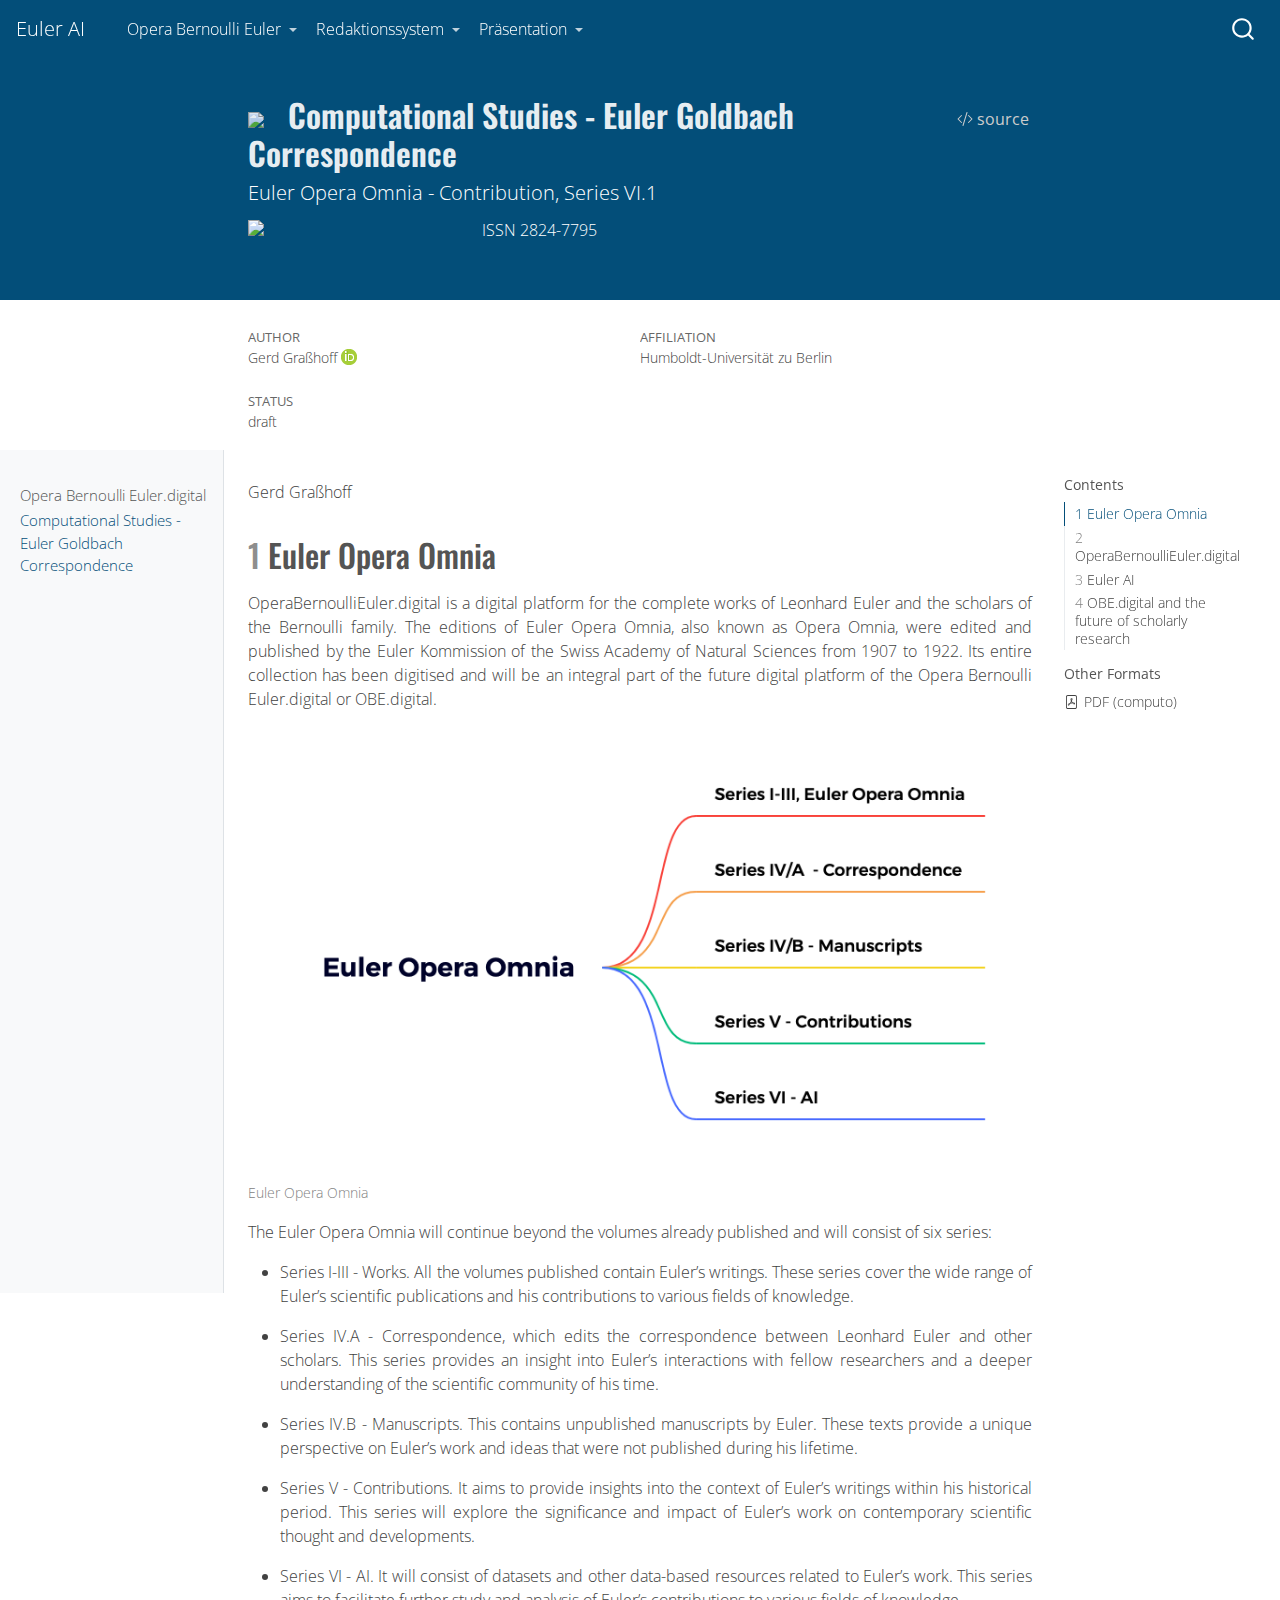
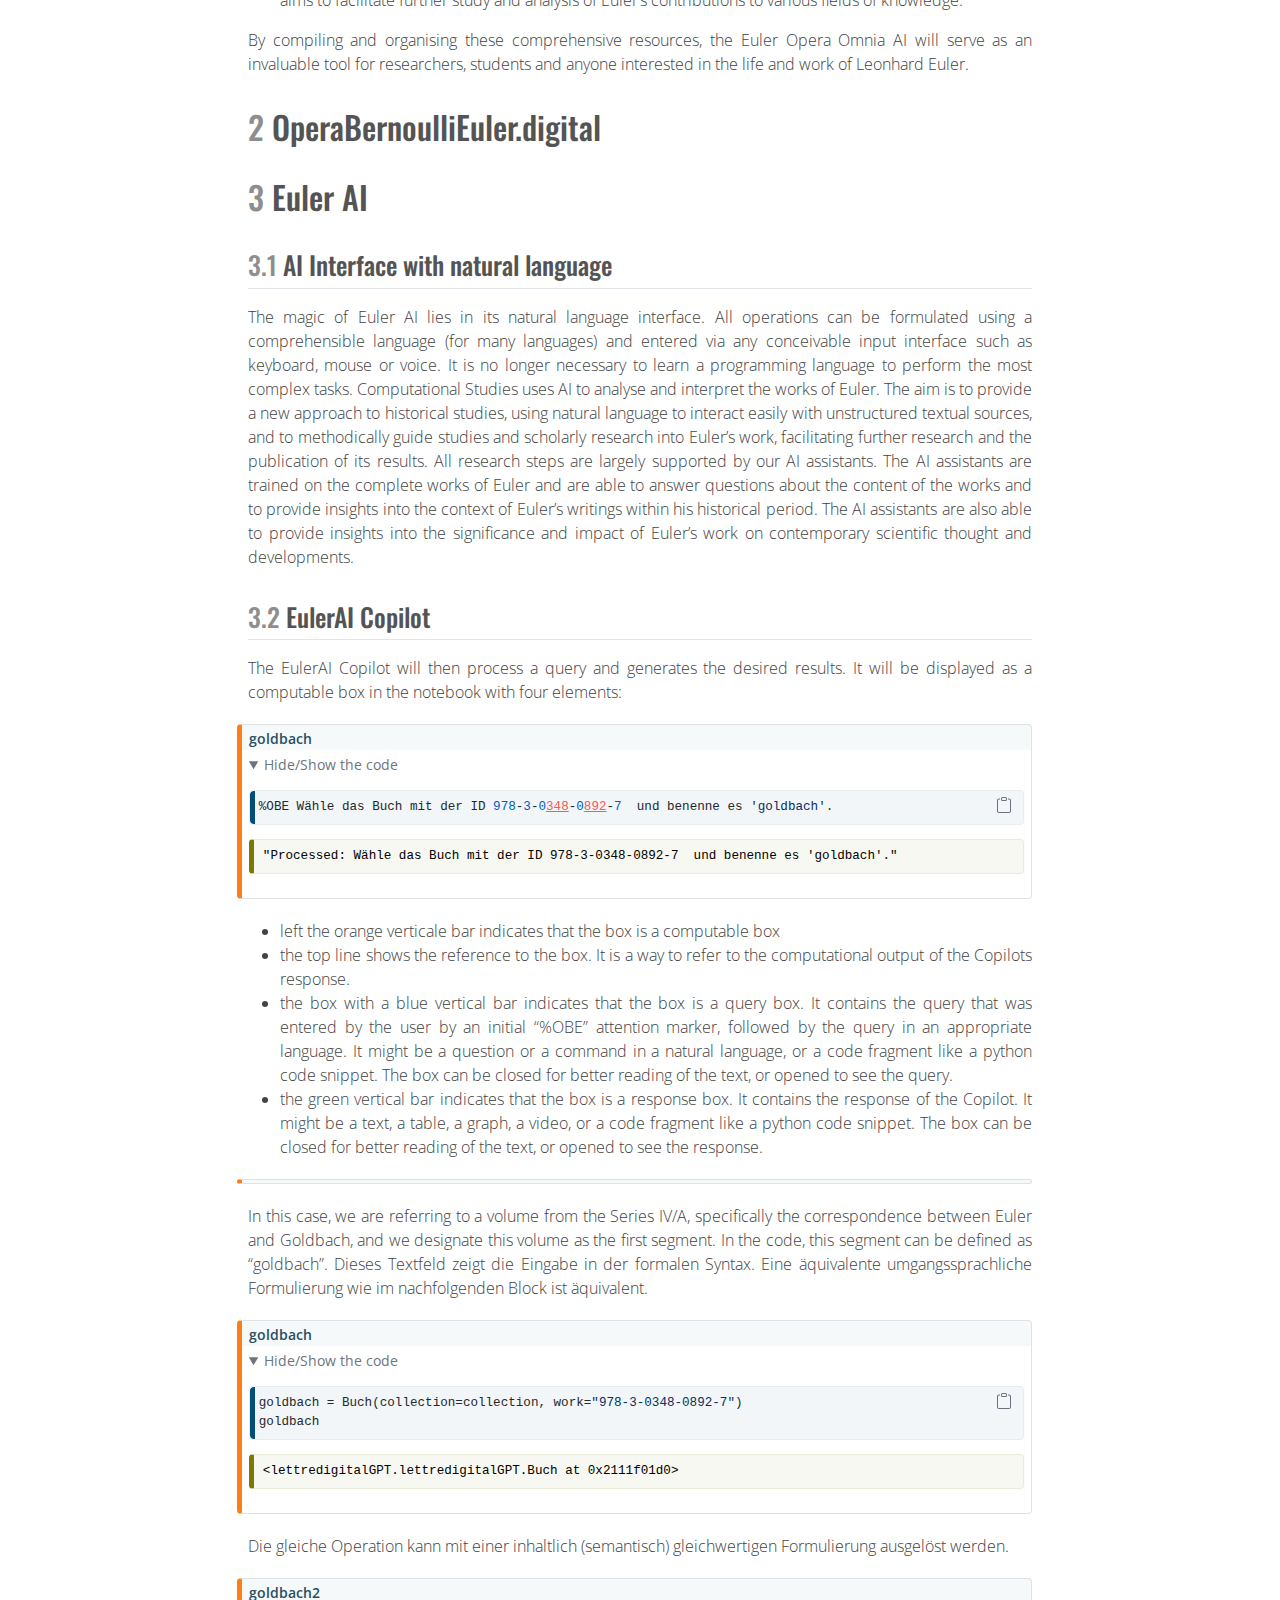
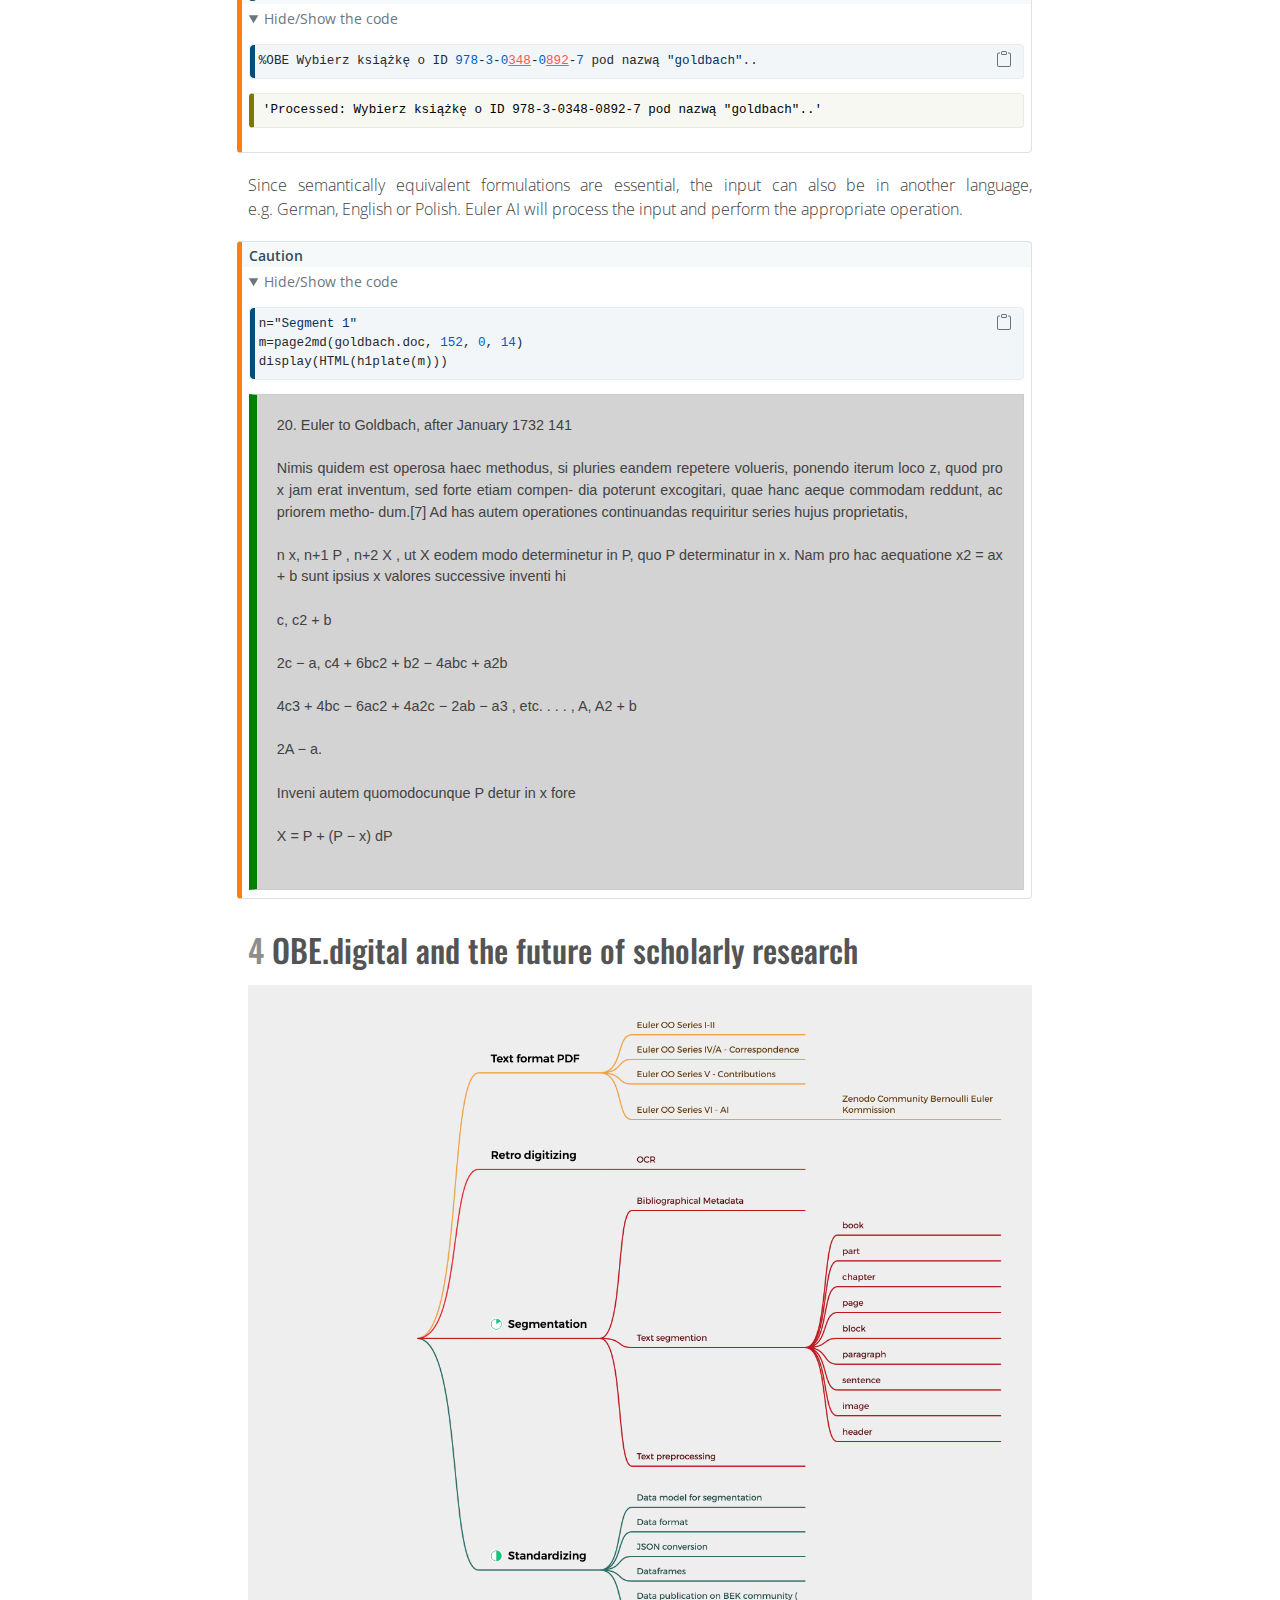
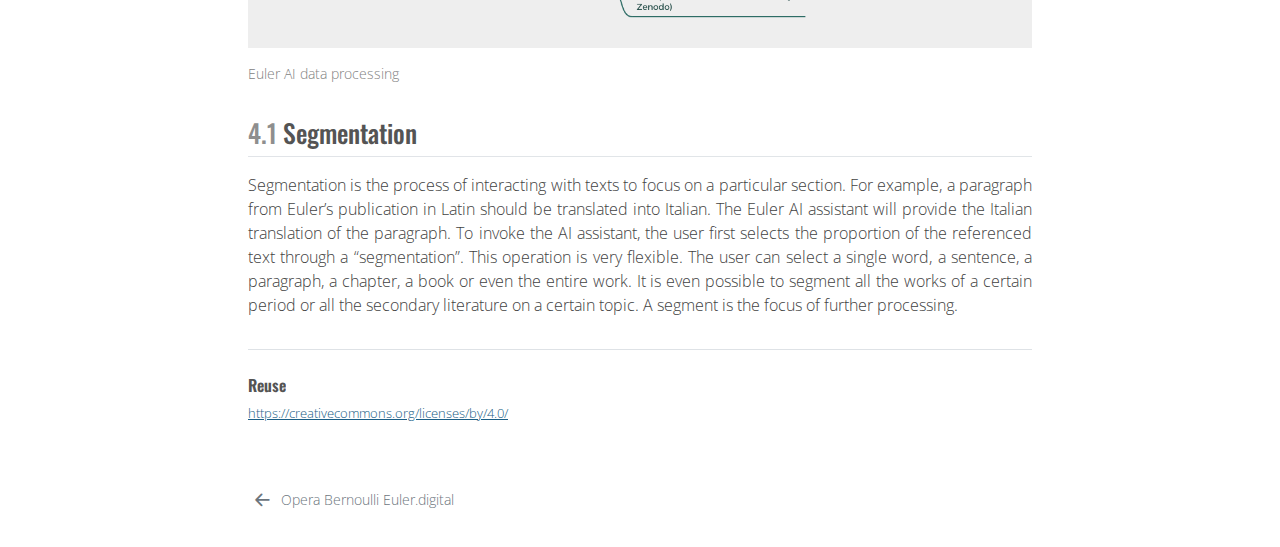
==== sources/goldbach.html @ e488529a "Built site for gh-pages" ====
<!DOCTYPE html>
<html xmlns="http://www.w3.org/1999/xhtml" lang="en" xml:lang="en"><head>

<meta charset="utf-8">
<meta name="generator" content="quarto-1.3.333">

<meta name="viewport" content="width=device-width, initial-scale=1.0, user-scalable=yes">

<meta name="author" content="Gerd Graßhoff">

<title>Euler AI - Computational Studies - Euler Goldbach Correspondence</title>
<style>
code{white-space: pre-wrap;}
span.smallcaps{font-variant: small-caps;}
div.columns{display: flex; gap: min(4vw, 1.5em);}
div.column{flex: auto; overflow-x: auto;}
div.hanging-indent{margin-left: 1.5em; text-indent: -1.5em;}
ul.task-list{list-style: none;}
ul.task-list li input[type="checkbox"] {
  width: 0.8em;
  margin: 0 0.8em 0.2em -1em; /* quarto-specific, see https://github.com/quarto-dev/quarto-cli/issues/4556 */ 
  vertical-align: middle;
}
/* CSS for syntax highlighting */
pre > code.sourceCode { white-space: pre; position: relative; }
pre > code.sourceCode > span { display: inline-block; line-height: 1.25; }
pre > code.sourceCode > span:empty { height: 1.2em; }
.sourceCode { overflow: visible; }
code.sourceCode > span { color: inherit; text-decoration: inherit; }
div.sourceCode { margin: 1em 0; }
pre.sourceCode { margin: 0; }
@media screen {
div.sourceCode { overflow: auto; }
}
@media print {
pre > code.sourceCode { white-space: pre-wrap; }
pre > code.sourceCode > span { text-indent: -5em; padding-left: 5em; }
}
pre.numberSource code
  { counter-reset: source-line 0; }
pre.numberSource code > span
  { position: relative; left: -4em; counter-increment: source-line; }
pre.numberSource code > span > a:first-child::before
  { content: counter(source-line);
    position: relative; left: -1em; text-align: right; vertical-align: baseline;
    border: none; display: inline-block;
    -webkit-touch-callout: none; -webkit-user-select: none;
    -khtml-user-select: none; -moz-user-select: none;
    -ms-user-select: none; user-select: none;
    padding: 0 4px; width: 4em;
  }
pre.numberSource { margin-left: 3em;  padding-left: 4px; }
div.sourceCode
  {   }
@media screen {
pre > code.sourceCode > span > a:first-child::before { text-decoration: underline; }
}
</style>


<script src="../site_libs/quarto-nav/quarto-nav.js"></script>
<script src="../site_libs/quarto-nav/headroom.min.js"></script>
<script src="../site_libs/clipboard/clipboard.min.js"></script>
<script src="../site_libs/quarto-search/autocomplete.umd.js"></script>
<script src="../site_libs/quarto-search/fuse.min.js"></script>
<script src="../site_libs/quarto-search/quarto-search.js"></script>
<meta name="quarto:offset" content="../">
<link href="../sources/intro.html" rel="prev">
<script src="../site_libs/quarto-html/quarto.js"></script>
<script src="../site_libs/quarto-html/popper.min.js"></script>
<script src="../site_libs/quarto-html/tippy.umd.min.js"></script>
<script src="../site_libs/quarto-html/anchor.min.js"></script>
<link href="../site_libs/quarto-html/tippy.css" rel="stylesheet">
<link href="../site_libs/quarto-html/quarto-syntax-highlighting.css" rel="stylesheet" id="quarto-text-highlighting-styles">
<script src="../site_libs/bootstrap/bootstrap.min.js"></script>
<link href="../site_libs/bootstrap/bootstrap-icons.css" rel="stylesheet">
<link href="../site_libs/bootstrap/bootstrap.min.css" rel="stylesheet" id="quarto-bootstrap" data-mode="light">
<script id="quarto-search-options" type="application/json">{
  "location": "navbar",
  "copy-button": false,
  "collapse-after": 3,
  "panel-placement": "end",
  "type": "overlay",
  "limit": 20,
  "language": {
    "search-no-results-text": "No results",
    "search-matching-documents-text": "matching documents",
    "search-copy-link-title": "Copy link to search",
    "search-hide-matches-text": "Hide additional matches",
    "search-more-match-text": "more match in this document",
    "search-more-matches-text": "more matches in this document",
    "search-clear-button-title": "Clear",
    "search-detached-cancel-button-title": "Cancel",
    "search-submit-button-title": "Submit"
  }
}</script>
<style>
    .quarto-title-block .quarto-title-banner,
    .quarto-title-block .quarto-title-banner h1,
    .quarto-title-block .quarto-title-banner h2,
    .quarto-title-block .quarto-title-banner h3,
    .quarto-title-block .quarto-title-banner h4,
    .quarto-title-block .quarto-title-banner h5,
    .quarto-title-block .quarto-title-banner h6
    {
      color: #FFFFFF;
background: #034E79;
    }
    </style>
<script src="https://cdnjs.cloudflare.com/ajax/libs/require.js/2.3.6/require.min.js" integrity="sha512-c3Nl8+7g4LMSTdrm621y7kf9v3SDPnhxLNhcjFJbKECVnmZHTdo+IRO05sNLTH/D3vA6u1X32ehoLC7WFVdheg==" crossorigin="anonymous"></script>
<script src="https://cdnjs.cloudflare.com/ajax/libs/jquery/3.5.1/jquery.min.js" integrity="sha512-bLT0Qm9VnAYZDflyKcBaQ2gg0hSYNQrJ8RilYldYQ1FxQYoCLtUjuuRuZo+fjqhx/qtq/1itJ0C2ejDxltZVFg==" crossorigin="anonymous"></script>
<script type="application/javascript">define('jquery', [],function() {return window.jQuery;})</script>


</head>

<body class="nav-sidebar docked nav-fixed">

<div id="quarto-search-results"></div>
  <header id="quarto-header" class="headroom fixed-top">
    <nav class="navbar navbar-expand-lg navbar-dark ">
      <div class="navbar-container container-fluid">
      <div class="navbar-brand-container">
    <a class="navbar-brand" href="../index.html">
    <span class="navbar-title">Euler AI</span>
    </a>
  </div>
            <div id="quarto-search" class="" title="Search"></div>
          <button class="navbar-toggler" type="button" data-bs-toggle="collapse" data-bs-target="#navbarCollapse" aria-controls="navbarCollapse" aria-expanded="false" aria-label="Toggle navigation" onclick="if (window.quartoToggleHeadroom) { window.quartoToggleHeadroom(); }">
  <span class="navbar-toggler-icon"></span>
</button>
          <div class="collapse navbar-collapse" id="navbarCollapse">
            <ul class="navbar-nav navbar-nav-scroll me-auto">
  <li class="nav-item dropdown ">
    <a class="nav-link dropdown-toggle" href="#" id="nav-menu-opera-bernoulli-euler" role="button" data-bs-toggle="dropdown" aria-expanded="false" rel="" target="">
 <span class="menu-text">Opera Bernoulli Euler</span>
    </a>
    <ul class="dropdown-menu" aria-labelledby="nav-menu-opera-bernoulli-euler">    
        <li>
    <a class="dropdown-item" href="../sources/intro.html" rel="" target="">
 <span class="dropdown-text">Opera Bernoulli Euler.digital</span></a>
  </li>  
        <li>
    <a class="dropdown-item" href="../sources/goldbach.html" rel="" target="">
 <span class="dropdown-text">Computational Studies - Euler Goldbach Correspondence</span></a>
  </li>  
    </ul>
  </li>
  <li class="nav-item dropdown ">
    <a class="nav-link dropdown-toggle" href="#" id="nav-menu-redaktionssystem" role="button" data-bs-toggle="dropdown" aria-expanded="false" rel="" target="">
 <span class="menu-text">Redaktionssystem</span>
    </a>
    <ul class="dropdown-menu" aria-labelledby="nav-menu-redaktionssystem">    
        <li>
    <a class="dropdown-item" href="../sources/redaktionssystem.html" rel="" target="">
 <span class="dropdown-text">Opera Bernoulli Euler Redaktionssystem</span></a>
  </li>  
    </ul>
  </li>
  <li class="nav-item dropdown ">
    <a class="nav-link dropdown-toggle" href="#" id="nav-menu-präsentation" role="button" data-bs-toggle="dropdown" aria-expanded="false" rel="" target="">
 <span class="menu-text">Präsentation</span>
    </a>
    <ul class="dropdown-menu" aria-labelledby="nav-menu-präsentation">    
        <li>
    <a class="dropdown-item" href="../sources/basel2023.html" rel="" target="">
 <span class="dropdown-text">Opera Bernoulli Euler</span></a>
  </li>  
    </ul>
  </li>
</ul>
            <div class="quarto-navbar-tools ms-auto">
</div>
          </div> <!-- /navcollapse -->
      </div> <!-- /container-fluid -->
    </nav>
  <nav class="quarto-secondary-nav">
    <div class="container-fluid d-flex">
      <button type="button" class="quarto-btn-toggle btn" data-bs-toggle="collapse" data-bs-target="#quarto-sidebar,#quarto-sidebar-glass" aria-controls="quarto-sidebar" aria-expanded="false" aria-label="Toggle sidebar navigation" onclick="if (window.quartoToggleHeadroom) { window.quartoToggleHeadroom(); }">
        <i class="bi bi-layout-text-sidebar-reverse"></i>
      </button>
      <nav class="quarto-page-breadcrumbs" aria-label="breadcrumb"><ol class="breadcrumb"><li class="breadcrumb-item"><a href="../sources/goldbach.html">Computational Studies - Euler Goldbach Correspondence</a></li></ol></nav>
      <a class="flex-grow-1" role="button" data-bs-toggle="collapse" data-bs-target="#quarto-sidebar,#quarto-sidebar-glass" aria-controls="quarto-sidebar" aria-expanded="false" aria-label="Toggle sidebar navigation" onclick="if (window.quartoToggleHeadroom) { window.quartoToggleHeadroom(); }">      
      </a>
    </div>
  </nav>
</header>
<!-- content -->
<header id="title-block-header" class="quarto-title-block default page-columns page-full">
  
  <div class="quarto-title-banner page-columns page-full">
    <div class="quarto-title column-body">
      <div class="quarto-title-block"><div><h1 class="title"><a href="https://computo.sfds.asso.fr">
        <img src="https://computo.sfds.asso.fr/assets/img/logo_notext_white.png" height="60px">
      </a> &nbsp; Computational Studies - Euler Goldbach Correspondence</h1><button type="button" class="btn code-tools-button" id="quarto-code-tools-source"><i class="bi"></i> source</button></div></div>
            <p class="subtitle lead">Euler Opera Omnia - Contribution, Series VI.1</p>
            <p><a href="http://creativecommons.org/licenses/by/4.0/"><img src="https://i.creativecommons.org/l/by/4.0/80x15.png" alt="Creative Commons BY License"></a>
ISSN 2824-7795</p>
                </div>
  </div>
    
    <div class="quarto-title-meta-author">
      <div class="quarto-title-meta-heading">Author</div>
      <div class="quarto-title-meta-heading">Affiliation</div>
          
          <div class="quarto-title-meta-contents">
        <a href="https://grasshoff.college">Gerd Graßhoff</a> <a href="https://orcid.org/0000-0000-0000-0000" class="quarto-title-author-orcid"> <img src="[data-uri]"></a>
      </div>
          
          <div class="quarto-title-meta-contents">
              <p class="affiliation">
                  Humboldt-Universität zu Berlin
                </p>
            </div>
        </div>
                    
  <div class="quarto-title-meta">
                                
                                    
      
                  
    
    <div>
      <div class="quarto-title-meta-heading">Status</div>
      <div class="quarto-title-meta-contents">
              <p class="date">draft</p>
                  </div>
    </div>

  </div>
                                                

  </header><div id="quarto-content" class="quarto-container page-columns page-rows-contents page-layout-article page-navbar">
<!-- sidebar -->
  <nav id="quarto-sidebar" class="sidebar collapse collapse-horizontal sidebar-navigation docked overflow-auto">
    <div class="sidebar-menu-container"> 
    <ul class="list-unstyled mt-1">
        <li class="sidebar-item">
  <div class="sidebar-item-container"> 
  <a href="../sources/intro.html" class="sidebar-item-text sidebar-link">
 <span class="menu-text">Opera Bernoulli Euler.digital</span></a>
  </div>
</li>
        <li class="sidebar-item">
  <div class="sidebar-item-container"> 
  <a href="../sources/goldbach.html" class="sidebar-item-text sidebar-link active">
 <span class="menu-text">Computational Studies - Euler Goldbach Correspondence</span></a>
  </div>
</li>
    </ul>
    </div>
</nav>
<div id="quarto-sidebar-glass" data-bs-toggle="collapse" data-bs-target="#quarto-sidebar,#quarto-sidebar-glass"></div>
<!-- margin-sidebar -->
    <div id="quarto-margin-sidebar" class="sidebar margin-sidebar">
        <nav id="TOC" role="doc-toc" class="toc-active">
    <h2 id="toc-title">Contents</h2>
   
  <ul>
  <li><a href="#euler-opera-omnia" id="toc-euler-opera-omnia" class="nav-link active" data-scroll-target="#euler-opera-omnia"><span class="header-section-number">1</span> Euler Opera Omnia</a></li>
  <li><a href="#operabernoullieuler.digital" id="toc-operabernoullieuler.digital" class="nav-link" data-scroll-target="#operabernoullieuler.digital"><span class="header-section-number">2</span> OperaBernoulliEuler.digital</a></li>
  <li><a href="#euler-ai" id="toc-euler-ai" class="nav-link" data-scroll-target="#euler-ai"><span class="header-section-number">3</span> Euler AI</a>
  <ul class="collapse">
  <li><a href="#ai-interface-with-natural-language" id="toc-ai-interface-with-natural-language" class="nav-link" data-scroll-target="#ai-interface-with-natural-language"><span class="header-section-number">3.1</span> AI Interface with natural language</a></li>
  <li><a href="#eulerai-copilot" id="toc-eulerai-copilot" class="nav-link" data-scroll-target="#eulerai-copilot"><span class="header-section-number">3.2</span> EulerAI Copilot</a></li>
  </ul></li>
  <li><a href="#obe.digital-and-the-future-of-scholarly-research" id="toc-obe.digital-and-the-future-of-scholarly-research" class="nav-link" data-scroll-target="#obe.digital-and-the-future-of-scholarly-research"><span class="header-section-number">4</span> OBE.digital and the future of scholarly research</a>
  <ul class="collapse">
  <li><a href="#segmentation" id="toc-segmentation" class="nav-link" data-scroll-target="#segmentation"><span class="header-section-number">4.1</span> Segmentation</a></li>
  </ul></li>
  </ul>
<div class="quarto-alternate-formats"><h2>Other Formats</h2><ul><li><a href="goldbach.pdf"><i class="bi bi-file-pdf"></i>PDF (computo)</a></li></ul></div></nav>
    </div>
<!-- main -->
<main class="content quarto-banner-title-block" id="quarto-document-content">


<p>Gerd Graßhoff</p>
<section id="euler-opera-omnia" class="level1" data-number="1">
<h1 data-number="1"><span class="header-section-number">1</span> Euler Opera Omnia</h1>
<p>OperaBernoulliEuler.digital is a digital platform for the complete works of Leonhard Euler and the scholars of the Bernoulli family. The editions of Euler Opera Omnia, also known as Opera Omnia, were edited and published by the Euler Kommission of the Swiss Academy of Natural Sciences from 1907 to 1922. Its entire collection has been digitised and will be an integral part of the future digital platform of the Opera Bernoulli Euler.digital or OBE.digital.</p>
<div class="quarto-figure quarto-figure-center">
<figure class="figure">
<p><img src="./img/Euler Opera Omnia.png" class="img-fluid figure-img"></p>
<figcaption class="figure-caption">Euler Opera Omnia</figcaption>
</figure>
</div>
<p>The Euler Opera Omnia will continue beyond the volumes already published and will consist of six series:</p>
<ul>
<li><p>Series I-III - Works. All the volumes published contain Euler’s writings. These series cover the wide range of Euler’s scientific publications and his contributions to various fields of knowledge.</p></li>
<li><p>Series IV.A - Correspondence, which edits the correspondence between Leonhard Euler and other scholars. This series provides an insight into Euler’s interactions with fellow researchers and a deeper understanding of the scientific community of his time.</p></li>
<li><p>Series IV.B - Manuscripts. This contains unpublished manuscripts by Euler. These texts provide a unique perspective on Euler’s work and ideas that were not published during his lifetime.</p></li>
<li><p>Series V - Contributions. It aims to provide insights into the context of Euler’s writings within his historical period. This series will explore the significance and impact of Euler’s work on contemporary scientific thought and developments.</p></li>
<li><p>Series VI - AI. It will consist of datasets and other data-based resources related to Euler’s work. This series aims to facilitate further study and analysis of Euler’s contributions to various fields of knowledge.</p></li>
</ul>
<p>By compiling and organising these comprehensive resources, the Euler Opera Omnia AI will serve as an invaluable tool for researchers, students and anyone interested in the life and work of Leonhard Euler.</p>
</section>
<section id="operabernoullieuler.digital" class="level1" data-number="2">
<h1 data-number="2"><span class="header-section-number">2</span> OperaBernoulliEuler.digital</h1>
</section>
<section id="euler-ai" class="level1" data-number="3">
<h1 data-number="3"><span class="header-section-number">3</span> Euler AI</h1>
<section id="ai-interface-with-natural-language" class="level2" data-number="3.1">
<h2 data-number="3.1" class="anchored" data-anchor-id="ai-interface-with-natural-language"><span class="header-section-number">3.1</span> AI Interface with natural language</h2>
<p>The magic of Euler AI lies in its natural language interface. All operations can be formulated using a comprehensible language (for many languages) and entered via any conceivable input interface such as keyboard, mouse or voice. It is no longer necessary to learn a programming language to perform the most complex tasks. Computational Studies uses AI to analyse and interpret the works of Euler. The aim is to provide a new approach to historical studies, using natural language to interact easily with unstructured textual sources, and to methodically guide studies and scholarly research into Euler’s work, facilitating further research and the publication of its results. All research steps are largely supported by our AI assistants. The AI assistants are trained on the complete works of Euler and are able to answer questions about the content of the works and to provide insights into the context of Euler’s writings within his historical period. The AI assistants are also able to provide insights into the significance and impact of Euler’s work on contemporary scientific thought and developments.</p>
</section>
<section id="eulerai-copilot" class="level2" data-number="3.2">
<h2 data-number="3.2" class="anchored" data-anchor-id="eulerai-copilot"><span class="header-section-number">3.2</span> EulerAI Copilot</h2>
<p>The EulerAI Copilot will then process a query and generates the desired results. It will be displayed as a computable box in the notebook with four elements:</p>
<div class="callout callout-style-default callout-caution no-icon callout-titled">
<div class="callout-header d-flex align-content-center">
<div class="callout-icon-container">
<i class="callout-icon no-icon"></i>
</div>
<div class="callout-title-container flex-fill">
goldbach
</div>
</div>
<div class="callout-body-container callout-body">
<div class="cell" data-execution_count="3">
<details open="">
<summary>Hide/Show the code</summary>
<div class="sourceCode cell-code" id="cb1"><pre class="sourceCode python code-with-copy"><code class="sourceCode python"><span id="cb1-1"><a href="#cb1-1" aria-hidden="true" tabindex="-1"></a><span class="op">%</span>OBE Wähle das Buch mit der ID <span class="dv">978</span><span class="op">-</span><span class="dv">3</span><span class="op">-</span><span class="dv">0</span><span class="er">348</span><span class="op">-</span><span class="dv">0</span><span class="er">892</span><span class="op">-</span><span class="dv">7</span>  und benenne es <span class="st">'goldbach'</span>.</span></code><button title="Copy to Clipboard" class="code-copy-button"><i class="bi"></i></button></pre></div>
</details>
<div class="cell-output cell-output-display" data-execution_count="3">
<pre><code>"Processed: Wähle das Buch mit der ID 978-3-0348-0892-7  und benenne es 'goldbach'."</code></pre>
</div>
</div>
</div>
</div>
<ul>
<li>left the orange verticale bar indicates that the box is a computable box</li>
<li>the top line shows the reference to the box. It is a way to refer to the computational output of the Copilots response.</li>
<li>the box with a blue vertical bar indicates that the box is a query box. It contains the query that was entered by the user by an initial “%OBE” attention marker, followed by the query in an appropriate language. It might be a question or a command in a natural language, or a code fragment like a python code snippet. The box can be closed for better reading of the text, or opened to see the query.</li>
<li>the green vertical bar indicates that the box is a response box. It contains the response of the Copilot. It might be a text, a table, a graph, a video, or a code fragment like a python code snippet. The box can be closed for better reading of the text, or opened to see the response.</li>
</ul>
<div class="callout callout-style-default callout-caution no-icon callout-titled">
<div class="callout-header d-flex align-content-center">
<div class="callout-icon-container">
<i class="callout-icon no-icon"></i>
</div>
<div class="callout-title-container flex-fill">

</div>
</div>
<div class="callout-body-container callout-body">

</div>
</div>
<p>In this case, we are referring to a volume from the Series IV/A, specifically the correspondence between Euler and Goldbach, and we designate this volume as the first segment. In the code, this segment can be defined as “goldbach”. Dieses Textfeld zeigt die Eingabe in der formalen Syntax. Eine äquivalente umgangssprachliche Formulierung wie im nachfolgenden Block ist äquivalent.</p>
<div class="callout callout-style-default callout-caution no-icon callout-titled">
<div class="callout-header d-flex align-content-center">
<div class="callout-icon-container">
<i class="callout-icon no-icon"></i>
</div>
<div class="callout-title-container flex-fill">
goldbach
</div>
</div>
<div class="callout-body-container callout-body">
<div class="cell" data-execution_count="5">
<details open="">
<summary>Hide/Show the code</summary>
<div class="sourceCode cell-code" id="cb3"><pre class="sourceCode python code-with-copy"><code class="sourceCode python"><span id="cb3-1"><a href="#cb3-1" aria-hidden="true" tabindex="-1"></a>goldbach <span class="op">=</span> Buch(collection<span class="op">=</span>collection, work<span class="op">=</span><span class="st">"978-3-0348-0892-7"</span>)</span>
<span id="cb3-2"><a href="#cb3-2" aria-hidden="true" tabindex="-1"></a>goldbach</span></code><button title="Copy to Clipboard" class="code-copy-button"><i class="bi"></i></button></pre></div>
</details>
<div class="cell-output cell-output-display" data-execution_count="5">
<pre><code>&lt;lettredigitalGPT.lettredigitalGPT.Buch at 0x2111f01d0&gt;</code></pre>
</div>
</div>
</div>
</div>
<p>Die gleiche Operation kann mit einer inhaltlich (semantisch) gleichwertigen Formulierung ausgelöst werden.</p>
<div class="callout callout-style-default callout-caution no-icon callout-titled">
<div class="callout-header d-flex align-content-center">
<div class="callout-icon-container">
<i class="callout-icon no-icon"></i>
</div>
<div class="callout-title-container flex-fill">
goldbach2
</div>
</div>
<div class="callout-body-container callout-body">
<div class="cell" data-execution_count="6">
<details open="">
<summary>Hide/Show the code</summary>
<div class="sourceCode cell-code" id="cb5"><pre class="sourceCode python code-with-copy"><code class="sourceCode python"><span id="cb5-1"><a href="#cb5-1" aria-hidden="true" tabindex="-1"></a><span class="op">%</span>OBE Wybierz książkę o ID <span class="dv">978</span><span class="op">-</span><span class="dv">3</span><span class="op">-</span><span class="dv">0</span><span class="er">348</span><span class="op">-</span><span class="dv">0</span><span class="er">892</span><span class="op">-</span><span class="dv">7</span> pod nazwą <span class="st">"goldbach"</span>..</span></code><button title="Copy to Clipboard" class="code-copy-button"><i class="bi"></i></button></pre></div>
</details>
<div class="cell-output cell-output-display" data-execution_count="6">
<pre><code>'Processed: Wybierz książkę o ID 978-3-0348-0892-7 pod nazwą "goldbach"..'</code></pre>
</div>
</div>
</div>
</div>
<p>Since semantically equivalent formulations are essential, the input can also be in another language, e.g.&nbsp;German, English or Polish. Euler AI will process the input and perform the appropriate operation.</p>
<div class="callout callout-style-default callout-caution no-icon callout-titled">
<div class="callout-header d-flex align-content-center">
<div class="callout-icon-container">
<i class="callout-icon no-icon"></i>
</div>
<div class="callout-title-container flex-fill">
Caution
</div>
</div>
<div class="callout-body-container callout-body">
<div class="cell" data-execution_count="7">
<details open="">
<summary>Hide/Show the code</summary>
<div class="sourceCode cell-code" id="cb7"><pre class="sourceCode python code-with-copy"><code class="sourceCode python"><span id="cb7-1"><a href="#cb7-1" aria-hidden="true" tabindex="-1"></a>n<span class="op">=</span><span class="st">"Segment 1"</span></span>
<span id="cb7-2"><a href="#cb7-2" aria-hidden="true" tabindex="-1"></a>m<span class="op">=</span>page2md(goldbach.doc, <span class="dv">152</span>, <span class="dv">0</span>, <span class="dv">14</span>)</span>
<span id="cb7-3"><a href="#cb7-3" aria-hidden="true" tabindex="-1"></a>display(HTML(h1plate(m)))</span></code><button title="Copy to Clipboard" class="code-copy-button"><i class="bi"></i></button></pre></div>
</details>
<div class="cell-output cell-output-display">

    
    
    
        <style>
            .lightgrey-box {
                background-color: lightgrey;
                padding: 20px;
                border-left: 8px solid green;
                border-top: 1px solid #ccc;
                border-right: 1px solid #ccc;
                border-bottom: 1px solid #ccc;
                font-family: Arial, sans-serif;
                width: 100%;
                max-width: 960px;
                box-sizing: border-box;
            }

        </style>
    
    
        <div class="lightgrey-box">
            20. Euler to Goldbach, after January 1732 141 <br><br>Nimis quidem est operosa haec methodus, si pluries eandem repetere volueris, ponendo iterum loco z, quod pro x jam erat inventum, sed forte etiam compen- dia poterunt excogitari, quae hanc aeque commodam reddunt, ac priorem metho- dum.[7] Ad has autem operationes continuandas requiritur series hujus proprietatis, <br><br>n x, n+1 P , n+2 X , ut X eodem modo determinetur in P, quo P determinatur in x. Nam pro hac aequatione x2 = ax + b sunt ipsius x valores successive inventi hi <br><br>c, c2 + b <br><br>2c − a, c4 + 6bc2 + b2 − 4abc + a2b <br><br>4c3 + 4bc − 6ac2 + 4a2c − 2ab − a3 , etc. . . . , A, A2 + b <br><br>2A − a. <br><br>Inveni autem quomodocunque P detur in x fore <br><br>X = P + (P − x) dP <br><br>
        </div>
    
    
    
</div>
</div>
</div>
</div>
</section>
</section>
<section id="obe.digital-and-the-future-of-scholarly-research" class="level1" data-number="4">
<h1 data-number="4"><span class="header-section-number">4</span> OBE.digital and the future of scholarly research</h1>
<div class="quarto-figure quarto-figure-center">
<figure class="figure">
<p><img src="./img/OBE Data.png" class="img-fluid figure-img"></p>
<figcaption class="figure-caption">Euler AI data processing</figcaption>
</figure>
</div>
<section id="segmentation" class="level2" data-number="4.1">
<h2 data-number="4.1" class="anchored" data-anchor-id="segmentation"><span class="header-section-number">4.1</span> Segmentation</h2>
<p>Segmentation is the process of interacting with texts to focus on a particular section. For example, a paragraph from Euler’s publication in Latin should be translated into Italian. The Euler AI assistant will provide the Italian translation of the paragraph. To invoke the AI assistant, the user first selects the proportion of the referenced text through a “segmentation”. This operation is very flexible. The user can select a single word, a sentence, a paragraph, a chapter, a book or even the entire work. It is even possible to segment all the works of a certain period or all the secondary literature on a certain topic. A segment is the focus of further processing.</p>


<!-- -->

</section>
</section>

<div id="quarto-appendix" class="default"><section class="quarto-appendix-contents"><h2 class="anchored quarto-appendix-heading">Reuse</h2><div id="quarto-reuse" class="quarto-appendix-contents"><div><a rel="license" href="https://creativecommons.org/licenses/by/4.0/">https://creativecommons.org/licenses/by/4.0/</a></div></div></section></div></main> <!-- /main -->
<script id="quarto-html-after-body" type="application/javascript">
window.document.addEventListener("DOMContentLoaded", function (event) {
  const toggleBodyColorMode = (bsSheetEl) => {
    const mode = bsSheetEl.getAttribute("data-mode");
    const bodyEl = window.document.querySelector("body");
    if (mode === "dark") {
      bodyEl.classList.add("quarto-dark");
      bodyEl.classList.remove("quarto-light");
    } else {
      bodyEl.classList.add("quarto-light");
      bodyEl.classList.remove("quarto-dark");
    }
  }
  const toggleBodyColorPrimary = () => {
    const bsSheetEl = window.document.querySelector("link#quarto-bootstrap");
    if (bsSheetEl) {
      toggleBodyColorMode(bsSheetEl);
    }
  }
  toggleBodyColorPrimary();  
  const icon = "";
  const anchorJS = new window.AnchorJS();
  anchorJS.options = {
    placement: 'right',
    icon: icon
  };
  anchorJS.add('.anchored');
  const isCodeAnnotation = (el) => {
    for (const clz of el.classList) {
      if (clz.startsWith('code-annotation-')) {                     
        return true;
      }
    }
    return false;
  }
  const clipboard = new window.ClipboardJS('.code-copy-button', {
    text: function(trigger) {
      const codeEl = trigger.previousElementSibling.cloneNode(true);
      for (const childEl of codeEl.children) {
        if (isCodeAnnotation(childEl)) {
          childEl.remove();
        }
      }
      return codeEl.innerText;
    }
  });
  clipboard.on('success', function(e) {
    // button target
    const button = e.trigger;
    // don't keep focus
    button.blur();
    // flash "checked"
    button.classList.add('code-copy-button-checked');
    var currentTitle = button.getAttribute("title");
    button.setAttribute("title", "Copied!");
    let tooltip;
    if (window.bootstrap) {
      button.setAttribute("data-bs-toggle", "tooltip");
      button.setAttribute("data-bs-placement", "left");
      button.setAttribute("data-bs-title", "Copied!");
      tooltip = new bootstrap.Tooltip(button, 
        { trigger: "manual", 
          customClass: "code-copy-button-tooltip",
          offset: [0, -8]});
      tooltip.show();    
    }
    setTimeout(function() {
      if (tooltip) {
        tooltip.hide();
        button.removeAttribute("data-bs-title");
        button.removeAttribute("data-bs-toggle");
        button.removeAttribute("data-bs-placement");
      }
      button.setAttribute("title", currentTitle);
      button.classList.remove('code-copy-button-checked');
    }, 1000);
    // clear code selection
    e.clearSelection();
  });
  const viewSource = window.document.getElementById('quarto-view-source') ||
                     window.document.getElementById('quarto-code-tools-source');
  if (viewSource) {
    const sourceUrl = viewSource.getAttribute("data-quarto-source-url");
    viewSource.addEventListener("click", function(e) {
      if (sourceUrl) {
        // rstudio viewer pane
        if (/\bcapabilities=\b/.test(window.location)) {
          window.open(sourceUrl);
        } else {
          window.location.href = sourceUrl;
        }
      } else {
        const modal = new bootstrap.Modal(document.getElementById('quarto-embedded-source-code-modal'));
        modal.show();
      }
      return false;
    });
  }
  function toggleCodeHandler(show) {
    return function(e) {
      const detailsSrc = window.document.querySelectorAll(".cell > details > .sourceCode");
      for (let i=0; i<detailsSrc.length; i++) {
        const details = detailsSrc[i].parentElement;
        if (show) {
          details.open = true;
        } else {
          details.removeAttribute("open");
        }
      }
      const cellCodeDivs = window.document.querySelectorAll(".cell > .sourceCode");
      const fromCls = show ? "hidden" : "unhidden";
      const toCls = show ? "unhidden" : "hidden";
      for (let i=0; i<cellCodeDivs.length; i++) {
        const codeDiv = cellCodeDivs[i];
        if (codeDiv.classList.contains(fromCls)) {
          codeDiv.classList.remove(fromCls);
          codeDiv.classList.add(toCls);
        } 
      }
      return false;
    }
  }
  const hideAllCode = window.document.getElementById("quarto-hide-all-code");
  if (hideAllCode) {
    hideAllCode.addEventListener("click", toggleCodeHandler(false));
  }
  const showAllCode = window.document.getElementById("quarto-show-all-code");
  if (showAllCode) {
    showAllCode.addEventListener("click", toggleCodeHandler(true));
  }
  function tippyHover(el, contentFn) {
    const config = {
      allowHTML: true,
      content: contentFn,
      maxWidth: 500,
      delay: 100,
      arrow: false,
      appendTo: function(el) {
          return el.parentElement;
      },
      interactive: true,
      interactiveBorder: 10,
      theme: 'quarto',
      placement: 'bottom-start'
    };
    window.tippy(el, config); 
  }
  const noterefs = window.document.querySelectorAll('a[role="doc-noteref"]');
  for (var i=0; i<noterefs.length; i++) {
    const ref = noterefs[i];
    tippyHover(ref, function() {
      // use id or data attribute instead here
      let href = ref.getAttribute('data-footnote-href') || ref.getAttribute('href');
      try { href = new URL(href).hash; } catch {}
      const id = href.replace(/^#\/?/, "");
      const note = window.document.getElementById(id);
      return note.innerHTML;
    });
  }
      let selectedAnnoteEl;
      const selectorForAnnotation = ( cell, annotation) => {
        let cellAttr = 'data-code-cell="' + cell + '"';
        let lineAttr = 'data-code-annotation="' +  annotation + '"';
        const selector = 'span[' + cellAttr + '][' + lineAttr + ']';
        return selector;
      }
      const selectCodeLines = (annoteEl) => {
        const doc = window.document;
        const targetCell = annoteEl.getAttribute("data-target-cell");
        const targetAnnotation = annoteEl.getAttribute("data-target-annotation");
        const annoteSpan = window.document.querySelector(selectorForAnnotation(targetCell, targetAnnotation));
        const lines = annoteSpan.getAttribute("data-code-lines").split(",");
        const lineIds = lines.map((line) => {
          return targetCell + "-" + line;
        })
        let top = null;
        let height = null;
        let parent = null;
        if (lineIds.length > 0) {
            //compute the position of the single el (top and bottom and make a div)
            const el = window.document.getElementById(lineIds[0]);
            top = el.offsetTop;
            height = el.offsetHeight;
            parent = el.parentElement.parentElement;
          if (lineIds.length > 1) {
            const lastEl = window.document.getElementById(lineIds[lineIds.length - 1]);
            const bottom = lastEl.offsetTop + lastEl.offsetHeight;
            height = bottom - top;
          }
          if (top !== null && height !== null && parent !== null) {
            // cook up a div (if necessary) and position it 
            let div = window.document.getElementById("code-annotation-line-highlight");
            if (div === null) {
              div = window.document.createElement("div");
              div.setAttribute("id", "code-annotation-line-highlight");
              div.style.position = 'absolute';
              parent.appendChild(div);
            }
            div.style.top = top - 2 + "px";
            div.style.height = height + 4 + "px";
            let gutterDiv = window.document.getElementById("code-annotation-line-highlight-gutter");
            if (gutterDiv === null) {
              gutterDiv = window.document.createElement("div");
              gutterDiv.setAttribute("id", "code-annotation-line-highlight-gutter");
              gutterDiv.style.position = 'absolute';
              const codeCell = window.document.getElementById(targetCell);
              const gutter = codeCell.querySelector('.code-annotation-gutter');
              gutter.appendChild(gutterDiv);
            }
            gutterDiv.style.top = top - 2 + "px";
            gutterDiv.style.height = height + 4 + "px";
          }
          selectedAnnoteEl = annoteEl;
        }
      };
      const unselectCodeLines = () => {
        const elementsIds = ["code-annotation-line-highlight", "code-annotation-line-highlight-gutter"];
        elementsIds.forEach((elId) => {
          const div = window.document.getElementById(elId);
          if (div) {
            div.remove();
          }
        });
        selectedAnnoteEl = undefined;
      };
      // Attach click handler to the DT
      const annoteDls = window.document.querySelectorAll('dt[data-target-cell]');
      for (const annoteDlNode of annoteDls) {
        annoteDlNode.addEventListener('click', (event) => {
          const clickedEl = event.target;
          if (clickedEl !== selectedAnnoteEl) {
            unselectCodeLines();
            const activeEl = window.document.querySelector('dt[data-target-cell].code-annotation-active');
            if (activeEl) {
              activeEl.classList.remove('code-annotation-active');
            }
            selectCodeLines(clickedEl);
            clickedEl.classList.add('code-annotation-active');
          } else {
            // Unselect the line
            unselectCodeLines();
            clickedEl.classList.remove('code-annotation-active');
          }
        });
      }
  const findCites = (el) => {
    const parentEl = el.parentElement;
    if (parentEl) {
      const cites = parentEl.dataset.cites;
      if (cites) {
        return {
          el,
          cites: cites.split(' ')
        };
      } else {
        return findCites(el.parentElement)
      }
    } else {
      return undefined;
    }
  };
  var bibliorefs = window.document.querySelectorAll('a[role="doc-biblioref"]');
  for (var i=0; i<bibliorefs.length; i++) {
    const ref = bibliorefs[i];
    const citeInfo = findCites(ref);
    if (citeInfo) {
      tippyHover(citeInfo.el, function() {
        var popup = window.document.createElement('div');
        citeInfo.cites.forEach(function(cite) {
          var citeDiv = window.document.createElement('div');
          citeDiv.classList.add('hanging-indent');
          citeDiv.classList.add('csl-entry');
          var biblioDiv = window.document.getElementById('ref-' + cite);
          if (biblioDiv) {
            citeDiv.innerHTML = biblioDiv.innerHTML;
          }
          popup.appendChild(citeDiv);
        });
        return popup.innerHTML;
      });
    }
  }
    var localhostRegex = new RegExp(/^(?:http|https):\/\/localhost\:?[0-9]*\//);
      var filterRegex = new RegExp("https:\/\/grasshoff\.github\.io\/basel2023\/");
    var isInternal = (href) => {
        return filterRegex.test(href) || localhostRegex.test(href);
    }
    // Inspect non-navigation links and adorn them if external
 	var links = window.document.querySelectorAll('a[href]:not(.nav-link):not(.navbar-brand):not(.toc-action):not(.sidebar-link):not(.sidebar-item-toggle):not(.pagination-link):not(.no-external):not([aria-hidden]):not(.dropdown-item)');
    for (var i=0; i<links.length; i++) {
      const link = links[i];
      if (!isInternal(link.href)) {
          // target, if specified
          link.setAttribute("target", "_blank");
      }
    }
});
</script>
<nav class="page-navigation">
  <div class="nav-page nav-page-previous">
      <a href="../sources/intro.html" class="pagination-link">
        <i class="bi bi-arrow-left-short"></i> <span class="nav-page-text">Opera Bernoulli Euler.digital</span>
      </a>          
  </div>
  <div class="nav-page nav-page-next">
  </div>
</nav><div class="modal fade" id="quarto-embedded-source-code-modal" tabindex="-1" aria-labelledby="quarto-embedded-source-code-modal-label" aria-hidden="true"><div class="modal-dialog modal-dialog-scrollable"><div class="modal-content"><div class="modal-header"><h5 class="modal-title" id="quarto-embedded-source-code-modal-label">Source Code</h5><button class="btn-close" data-bs-dismiss="modal"></button></div><div class="modal-body"><div class="">
<div class="sourceCode" id="cb8" data-shortcodes="false"><pre class="sourceCode markdown code-with-copy"><code class="sourceCode markdown"><span id="cb8-1"><a href="#cb8-1" aria-hidden="true" tabindex="-1"></a><span class="co">---</span></span>
<span id="cb8-2"><a href="#cb8-2" aria-hidden="true" tabindex="-1"></a><span class="an">draft:</span><span class="co"> true # set to false once the build is running</span></span>
<span id="cb8-3"><a href="#cb8-3" aria-hidden="true" tabindex="-1"></a><span class="an">published:</span><span class="co"> false # will be set to true once accepted</span></span>
<span id="cb8-4"><a href="#cb8-4" aria-hidden="true" tabindex="-1"></a><span class="an">title:</span><span class="co"> "Computational Studies - Euler Goldbach Correspondence"</span></span>
<span id="cb8-5"><a href="#cb8-5" aria-hidden="true" tabindex="-1"></a><span class="an">subtitle:</span><span class="co"> "Euler Opera Omnia - Contribution, Series VI.1"</span></span>
<span id="cb8-6"><a href="#cb8-6" aria-hidden="true" tabindex="-1"></a><span class="an">author:</span><span class="co"> </span></span>
<span id="cb8-7"><a href="#cb8-7" aria-hidden="true" tabindex="-1"></a><span class="co">  - name: Gerd Graßhoff</span></span>
<span id="cb8-8"><a href="#cb8-8" aria-hidden="true" tabindex="-1"></a><span class="co">    corresponding: true</span></span>
<span id="cb8-9"><a href="#cb8-9" aria-hidden="true" tabindex="-1"></a><span class="co">    email: gerd.grasshoff@hu-berlin.de</span></span>
<span id="cb8-10"><a href="#cb8-10" aria-hidden="true" tabindex="-1"></a><span class="co">    url: https://grasshoff.college</span></span>
<span id="cb8-11"><a href="#cb8-11" aria-hidden="true" tabindex="-1"></a><span class="co">    orcid: 0000-0000-0000-0000</span></span>
<span id="cb8-12"><a href="#cb8-12" aria-hidden="true" tabindex="-1"></a><span class="co">    affiliations:</span></span>
<span id="cb8-13"><a href="#cb8-13" aria-hidden="true" tabindex="-1"></a><span class="co">    - name: Humboldt-Universität zu Berlin</span></span>
<span id="cb8-14"><a href="#cb8-14" aria-hidden="true" tabindex="-1"></a><span class="co">      department: Department of Philosophy</span></span>
<span id="cb8-15"><a href="#cb8-15" aria-hidden="true" tabindex="-1"></a><span class="co">      address: Unter den Linden 6</span></span>
<span id="cb8-16"><a href="#cb8-16" aria-hidden="true" tabindex="-1"></a><span class="co">      city: Berlin</span></span>
<span id="cb8-17"><a href="#cb8-17" aria-hidden="true" tabindex="-1"></a><span class="co">      country: Germany    </span></span>
<span id="cb8-18"><a href="#cb8-18" aria-hidden="true" tabindex="-1"></a><span class="co">      postal-code: 10099</span></span>
<span id="cb8-19"><a href="#cb8-19" aria-hidden="true" tabindex="-1"></a><span class="an">format:</span></span>
<span id="cb8-20"><a href="#cb8-20" aria-hidden="true" tabindex="-1"></a><span class="co">    computo-html: default</span></span>
<span id="cb8-21"><a href="#cb8-21" aria-hidden="true" tabindex="-1"></a><span class="co">    computo-pdf: default</span></span>
<span id="cb8-22"><a href="#cb8-22" aria-hidden="true" tabindex="-1"></a><span class="an">output:</span><span class="co"> </span></span>
<span id="cb8-23"><a href="#cb8-23" aria-hidden="true" tabindex="-1"></a><span class="co">  html_document:</span></span>
<span id="cb8-24"><a href="#cb8-24" aria-hidden="true" tabindex="-1"></a><span class="co">    css: styles.css</span></span>
<span id="cb8-25"><a href="#cb8-25" aria-hidden="true" tabindex="-1"></a><span class="co">---</span></span>
<span id="cb8-26"><a href="#cb8-26" aria-hidden="true" tabindex="-1"></a></span>
<span id="cb8-29"><a href="#cb8-29" aria-hidden="true" tabindex="-1"></a><span class="in">```{python}</span></span>
<span id="cb8-30"><a href="#cb8-30" aria-hidden="true" tabindex="-1"></a><span class="co">#| echo: false</span></span>
<span id="cb8-31"><a href="#cb8-31" aria-hidden="true" tabindex="-1"></a><span class="im">from</span> IPython.display <span class="im">import</span> display, HTML</span>
<span id="cb8-32"><a href="#cb8-32" aria-hidden="true" tabindex="-1"></a><span class="im">from</span> pathlib <span class="im">import</span> Path</span>
<span id="cb8-33"><a href="#cb8-33" aria-hidden="true" tabindex="-1"></a><span class="im">from</span> lettredigitalGPT.lettredigitalGPT <span class="im">import</span> <span class="op">*</span></span>
<span id="cb8-34"><a href="#cb8-34" aria-hidden="true" tabindex="-1"></a>collection <span class="op">=</span> Path(<span class="st">"/Users/friedrichstr/Dropbox/SitesDev/eulerOO/"</span>)</span>
<span id="cb8-35"><a href="#cb8-35" aria-hidden="true" tabindex="-1"></a>work <span class="op">=</span> <span class="st">"E57"</span>  <span class="co"># path stem</span></span>
<span id="cb8-36"><a href="#cb8-36" aria-hidden="true" tabindex="-1"></a>gezeiten <span class="op">=</span> Buch(collection<span class="op">=</span>collection, work<span class="op">=</span>work)</span>
<span id="cb8-37"><a href="#cb8-37" aria-hidden="true" tabindex="-1"></a><span class="im">from</span> htmltools <span class="im">import</span> <span class="op">*</span></span>
<span id="cb8-38"><a href="#cb8-38" aria-hidden="true" tabindex="-1"></a><span class="in">```</span></span>
<span id="cb8-39"><a href="#cb8-39" aria-hidden="true" tabindex="-1"></a></span>
<span id="cb8-42"><a href="#cb8-42" aria-hidden="true" tabindex="-1"></a><span class="in">```{python}</span></span>
<span id="cb8-43"><a href="#cb8-43" aria-hidden="true" tabindex="-1"></a><span class="co">#| echo: false</span></span>
<span id="cb8-44"><a href="#cb8-44" aria-hidden="true" tabindex="-1"></a><span class="im">from</span> IPython.core.magic <span class="im">import</span> register_line_magic</span>
<span id="cb8-45"><a href="#cb8-45" aria-hidden="true" tabindex="-1"></a></span>
<span id="cb8-46"><a href="#cb8-46" aria-hidden="true" tabindex="-1"></a><span class="at">@register_line_magic</span></span>
<span id="cb8-47"><a href="#cb8-47" aria-hidden="true" tabindex="-1"></a><span class="kw">def</span> OBE(line):</span>
<span id="cb8-48"><a href="#cb8-48" aria-hidden="true" tabindex="-1"></a>    <span class="co"># Define your processing logic here, e.g., add "Processed: " in front of the text</span></span>
<span id="cb8-49"><a href="#cb8-49" aria-hidden="true" tabindex="-1"></a>    <span class="cf">return</span> <span class="st">"Processed: "</span> <span class="op">+</span> line</span>
<span id="cb8-50"><a href="#cb8-50" aria-hidden="true" tabindex="-1"></a><span class="in">```</span></span>
<span id="cb8-51"><a href="#cb8-51" aria-hidden="true" tabindex="-1"></a></span>
<span id="cb8-52"><a href="#cb8-52" aria-hidden="true" tabindex="-1"></a><span class="fu"># Euler Opera Omnia</span></span>
<span id="cb8-53"><a href="#cb8-53" aria-hidden="true" tabindex="-1"></a></span>
<span id="cb8-54"><a href="#cb8-54" aria-hidden="true" tabindex="-1"></a>OperaBernoulliEuler.digital is a digital platform for the complete works of Leonhard Euler and the scholars of the Bernoulli family. The editions of Euler Opera Omnia, also known as Opera Omnia, were edited and published by the Euler Kommission of the Swiss Academy of Natural Sciences from 1907 to 1922. Its entire collection has been digitised and will be an integral part of the future digital platform of the Opera Bernoulli Euler.digital or OBE.digital.</span>
<span id="cb8-55"><a href="#cb8-55" aria-hidden="true" tabindex="-1"></a></span>
<span id="cb8-56"><a href="#cb8-56" aria-hidden="true" tabindex="-1"></a><span class="al">![Euler Opera Omnia](./img/Euler%20Opera%20Omnia.png)</span></span>
<span id="cb8-57"><a href="#cb8-57" aria-hidden="true" tabindex="-1"></a></span>
<span id="cb8-58"><a href="#cb8-58" aria-hidden="true" tabindex="-1"></a>The Euler Opera Omnia will continue beyond the volumes already published and will consist of six series:</span>
<span id="cb8-59"><a href="#cb8-59" aria-hidden="true" tabindex="-1"></a></span>
<span id="cb8-60"><a href="#cb8-60" aria-hidden="true" tabindex="-1"></a><span class="ss">- </span>Series I-III - Works. All the volumes published contain Euler's writings. These series cover the wide range of Euler's scientific publications and his contributions to various fields of knowledge.</span>
<span id="cb8-61"><a href="#cb8-61" aria-hidden="true" tabindex="-1"></a></span>
<span id="cb8-62"><a href="#cb8-62" aria-hidden="true" tabindex="-1"></a><span class="ss">- </span>Series IV.A - Correspondence, which edits the correspondence between Leonhard Euler and other scholars. This series provides an insight into Euler's interactions with fellow researchers and a deeper understanding of the scientific community of his time.</span>
<span id="cb8-63"><a href="#cb8-63" aria-hidden="true" tabindex="-1"></a></span>
<span id="cb8-64"><a href="#cb8-64" aria-hidden="true" tabindex="-1"></a><span class="ss">- </span>Series IV.B - Manuscripts. This contains unpublished manuscripts by Euler. These texts provide a unique perspective on Euler's work and ideas that were not published during his lifetime.</span>
<span id="cb8-65"><a href="#cb8-65" aria-hidden="true" tabindex="-1"></a></span>
<span id="cb8-66"><a href="#cb8-66" aria-hidden="true" tabindex="-1"></a><span class="ss">- </span>Series V - Contributions. It aims to provide insights into the context of Euler's writings within his historical period. This series will explore the significance and impact of Euler's work on contemporary scientific thought and developments.</span>
<span id="cb8-67"><a href="#cb8-67" aria-hidden="true" tabindex="-1"></a></span>
<span id="cb8-68"><a href="#cb8-68" aria-hidden="true" tabindex="-1"></a><span class="ss">- </span>Series VI - AI. It will consist of datasets and other data-based resources related to Euler's work. This series aims to facilitate further study and analysis of Euler's contributions to various fields of knowledge.</span>
<span id="cb8-69"><a href="#cb8-69" aria-hidden="true" tabindex="-1"></a></span>
<span id="cb8-70"><a href="#cb8-70" aria-hidden="true" tabindex="-1"></a>By compiling and organising these comprehensive resources, the Euler Opera Omnia AI will serve as an invaluable tool for researchers, students and anyone interested in the life and work of Leonhard Euler.</span>
<span id="cb8-71"><a href="#cb8-71" aria-hidden="true" tabindex="-1"></a></span>
<span id="cb8-72"><a href="#cb8-72" aria-hidden="true" tabindex="-1"></a><span class="fu"># OperaBernoulliEuler.digital</span></span>
<span id="cb8-73"><a href="#cb8-73" aria-hidden="true" tabindex="-1"></a></span>
<span id="cb8-74"><a href="#cb8-74" aria-hidden="true" tabindex="-1"></a></span>
<span id="cb8-75"><a href="#cb8-75" aria-hidden="true" tabindex="-1"></a></span>
<span id="cb8-76"><a href="#cb8-76" aria-hidden="true" tabindex="-1"></a><span class="fu"># Euler AI</span></span>
<span id="cb8-77"><a href="#cb8-77" aria-hidden="true" tabindex="-1"></a></span>
<span id="cb8-78"><a href="#cb8-78" aria-hidden="true" tabindex="-1"></a><span class="fu">## AI Interface with natural language</span></span>
<span id="cb8-79"><a href="#cb8-79" aria-hidden="true" tabindex="-1"></a></span>
<span id="cb8-80"><a href="#cb8-80" aria-hidden="true" tabindex="-1"></a>The magic of Euler AI lies in its natural language interface. All operations can be formulated using a comprehensible language (for many languages) and entered via any conceivable input interface such as keyboard, mouse or voice. It is no longer necessary to learn a programming language to perform the most complex tasks.</span>
<span id="cb8-81"><a href="#cb8-81" aria-hidden="true" tabindex="-1"></a>Computational Studies uses AI to analyse and interpret the works of Euler. The aim is to provide a new approach to historical studies, using natural language to interact easily with unstructured textual sources, and to methodically guide studies and scholarly research into Euler's work, facilitating further research and the publication of its results. All research steps are largely supported by our AI assistants. The AI assistants are trained on the complete works of Euler and are able to answer questions about the content of the works and to provide insights into the context of Euler's writings within his historical period. The AI assistants are also able to provide insights into the significance and impact of Euler's work on contemporary scientific thought and developments.</span>
<span id="cb8-82"><a href="#cb8-82" aria-hidden="true" tabindex="-1"></a></span>
<span id="cb8-83"><a href="#cb8-83" aria-hidden="true" tabindex="-1"></a><span class="fu">## EulerAI Copilot</span></span>
<span id="cb8-84"><a href="#cb8-84" aria-hidden="true" tabindex="-1"></a>The EulerAI Copilot will then process a query and generates the desired results. It will be displayed as a computable box in the notebook with four elements:</span>
<span id="cb8-85"><a href="#cb8-85" aria-hidden="true" tabindex="-1"></a></span>
<span id="cb8-86"><a href="#cb8-86" aria-hidden="true" tabindex="-1"></a></span>
<span id="cb8-87"><a href="#cb8-87" aria-hidden="true" tabindex="-1"></a>::: {.callout-caution icon="false"}</span>
<span id="cb8-88"><a href="#cb8-88" aria-hidden="true" tabindex="-1"></a><span class="fu">## goldbach</span></span>
<span id="cb8-91"><a href="#cb8-91" aria-hidden="true" tabindex="-1"></a><span class="in">```{python}</span></span>
<span id="cb8-92"><a href="#cb8-92" aria-hidden="true" tabindex="-1"></a><span class="op">%</span>OBE Wähle das Buch mit der ID <span class="dv">978</span><span class="op">-</span><span class="dv">3</span><span class="op">-</span><span class="dv">0</span><span class="er">348</span><span class="op">-</span><span class="dv">0</span><span class="er">892</span><span class="op">-</span><span class="dv">7</span>  und benenne es <span class="st">'goldbach'</span>.</span>
<span id="cb8-93"><a href="#cb8-93" aria-hidden="true" tabindex="-1"></a><span class="in">```</span></span>
<span id="cb8-94"><a href="#cb8-94" aria-hidden="true" tabindex="-1"></a>:::</span>
<span id="cb8-95"><a href="#cb8-95" aria-hidden="true" tabindex="-1"></a></span>
<span id="cb8-96"><a href="#cb8-96" aria-hidden="true" tabindex="-1"></a><span class="ss">- </span>left the orange verticale bar indicates that the box is a computable box</span>
<span id="cb8-97"><a href="#cb8-97" aria-hidden="true" tabindex="-1"></a><span class="ss">- </span>the top line shows the reference to the box. It is a way to refer to the computational output of the Copilots response.</span>
<span id="cb8-98"><a href="#cb8-98" aria-hidden="true" tabindex="-1"></a><span class="ss">- </span>the box with a blue vertical bar indicates that the box is a query box. It contains the query that was entered by the user by an initial "%OBE" attention marker, followed by the query in an appropriate language. It might be a question or a command in a natural language, or a code fragment like a python code snippet. The box can be closed for better reading of the text, or opened to see the query.</span>
<span id="cb8-99"><a href="#cb8-99" aria-hidden="true" tabindex="-1"></a><span class="ss">- </span>the green vertical bar indicates that the box is a response box. It contains the response of the Copilot. It might be a text, a table, a graph, a video, or a code fragment like a python code snippet. The box can be closed for better reading of the text, or opened to see the response.</span>
<span id="cb8-100"><a href="#cb8-100" aria-hidden="true" tabindex="-1"></a></span>
<span id="cb8-101"><a href="#cb8-101" aria-hidden="true" tabindex="-1"></a></span>
<span id="cb8-102"><a href="#cb8-102" aria-hidden="true" tabindex="-1"></a>::: {.callout-caution icon="false"}</span>
<span id="cb8-103"><a href="#cb8-103" aria-hidden="true" tabindex="-1"></a><span class="fu">## </span></span>
<span id="cb8-106"><a href="#cb8-106" aria-hidden="true" tabindex="-1"></a><span class="in">```{python}</span></span>
<span id="cb8-107"><a href="#cb8-107" aria-hidden="true" tabindex="-1"></a><span class="co">#| echo: false</span></span>
<span id="cb8-108"><a href="#cb8-108" aria-hidden="true" tabindex="-1"></a>collection <span class="op">=</span> Path(<span class="st">"/Users/friedrichstr/Dropbox/SitesDev/eulerOO/"</span>)</span>
<span id="cb8-109"><a href="#cb8-109" aria-hidden="true" tabindex="-1"></a>work <span class="op">=</span> <span class="st">"978-3-0348-0892-7"</span></span>
<span id="cb8-110"><a href="#cb8-110" aria-hidden="true" tabindex="-1"></a>goldbach <span class="op">=</span> Buch(collection<span class="op">=</span>collection, work<span class="op">=</span>work)</span>
<span id="cb8-111"><a href="#cb8-111" aria-hidden="true" tabindex="-1"></a><span class="in">```</span></span>
<span id="cb8-112"><a href="#cb8-112" aria-hidden="true" tabindex="-1"></a>:::</span>
<span id="cb8-113"><a href="#cb8-113" aria-hidden="true" tabindex="-1"></a></span>
<span id="cb8-114"><a href="#cb8-114" aria-hidden="true" tabindex="-1"></a>In this case, we are referring to a volume from the Series IV/A, specifically the correspondence between Euler and Goldbach, and we designate this volume as the first segment. In the code, this segment can be defined as "goldbach". Dieses Textfeld zeigt die Eingabe in der formalen Syntax. Eine äquivalente umgangssprachliche Formulierung wie im nachfolgenden Block ist äquivalent.</span>
<span id="cb8-115"><a href="#cb8-115" aria-hidden="true" tabindex="-1"></a></span>
<span id="cb8-116"><a href="#cb8-116" aria-hidden="true" tabindex="-1"></a>::: {.callout-caution icon="false"}</span>
<span id="cb8-117"><a href="#cb8-117" aria-hidden="true" tabindex="-1"></a><span class="fu">## goldbach</span></span>
<span id="cb8-120"><a href="#cb8-120" aria-hidden="true" tabindex="-1"></a><span class="in">```{python}</span></span>
<span id="cb8-121"><a href="#cb8-121" aria-hidden="true" tabindex="-1"></a>goldbach <span class="op">=</span> Buch(collection<span class="op">=</span>collection, work<span class="op">=</span><span class="st">"978-3-0348-0892-7"</span>)</span>
<span id="cb8-122"><a href="#cb8-122" aria-hidden="true" tabindex="-1"></a>goldbach</span>
<span id="cb8-123"><a href="#cb8-123" aria-hidden="true" tabindex="-1"></a><span class="in">```</span></span>
<span id="cb8-124"><a href="#cb8-124" aria-hidden="true" tabindex="-1"></a>:::</span>
<span id="cb8-125"><a href="#cb8-125" aria-hidden="true" tabindex="-1"></a></span>
<span id="cb8-126"><a href="#cb8-126" aria-hidden="true" tabindex="-1"></a></span>
<span id="cb8-127"><a href="#cb8-127" aria-hidden="true" tabindex="-1"></a>Die gleiche Operation kann mit einer inhaltlich (semantisch) gleichwertigen Formulierung ausgelöst werden.</span>
<span id="cb8-128"><a href="#cb8-128" aria-hidden="true" tabindex="-1"></a></span>
<span id="cb8-129"><a href="#cb8-129" aria-hidden="true" tabindex="-1"></a>::: {.callout-caution icon="false"}</span>
<span id="cb8-130"><a href="#cb8-130" aria-hidden="true" tabindex="-1"></a><span class="fu">## goldbach2</span></span>
<span id="cb8-133"><a href="#cb8-133" aria-hidden="true" tabindex="-1"></a><span class="in">```{python}</span></span>
<span id="cb8-134"><a href="#cb8-134" aria-hidden="true" tabindex="-1"></a><span class="op">%</span>OBE Wybierz książkę o ID <span class="dv">978</span><span class="op">-</span><span class="dv">3</span><span class="op">-</span><span class="dv">0</span><span class="er">348</span><span class="op">-</span><span class="dv">0</span><span class="er">892</span><span class="op">-</span><span class="dv">7</span> pod nazwą <span class="st">"goldbach"</span>..</span>
<span id="cb8-135"><a href="#cb8-135" aria-hidden="true" tabindex="-1"></a><span class="in">```</span></span>
<span id="cb8-136"><a href="#cb8-136" aria-hidden="true" tabindex="-1"></a>:::</span>
<span id="cb8-137"><a href="#cb8-137" aria-hidden="true" tabindex="-1"></a></span>
<span id="cb8-138"><a href="#cb8-138" aria-hidden="true" tabindex="-1"></a>Since semantically equivalent formulations are essential, the input can also be in another language, e.g. German, English or Polish. Euler AI will process the input and perform the appropriate operation.</span>
<span id="cb8-139"><a href="#cb8-139" aria-hidden="true" tabindex="-1"></a></span>
<span id="cb8-140"><a href="#cb8-140" aria-hidden="true" tabindex="-1"></a></span>
<span id="cb8-141"><a href="#cb8-141" aria-hidden="true" tabindex="-1"></a>::: {.callout-caution icon="false"}</span>
<span id="cb8-144"><a href="#cb8-144" aria-hidden="true" tabindex="-1"></a><span class="in">```{python}</span></span>
<span id="cb8-145"><a href="#cb8-145" aria-hidden="true" tabindex="-1"></a>n<span class="op">=</span><span class="st">"Segment 1"</span></span>
<span id="cb8-146"><a href="#cb8-146" aria-hidden="true" tabindex="-1"></a>m<span class="op">=</span>page2md(goldbach.doc, <span class="dv">152</span>, <span class="dv">0</span>, <span class="dv">14</span>)</span>
<span id="cb8-147"><a href="#cb8-147" aria-hidden="true" tabindex="-1"></a>display(HTML(h1plate(m)))</span>
<span id="cb8-148"><a href="#cb8-148" aria-hidden="true" tabindex="-1"></a><span class="in">```</span></span>
<span id="cb8-149"><a href="#cb8-149" aria-hidden="true" tabindex="-1"></a>:::</span>
<span id="cb8-150"><a href="#cb8-150" aria-hidden="true" tabindex="-1"></a></span>
<span id="cb8-151"><a href="#cb8-151" aria-hidden="true" tabindex="-1"></a></span>
<span id="cb8-152"><a href="#cb8-152" aria-hidden="true" tabindex="-1"></a></span>
<span id="cb8-153"><a href="#cb8-153" aria-hidden="true" tabindex="-1"></a><span class="fu"># OBE.digital and the future of scholarly research</span></span>
<span id="cb8-154"><a href="#cb8-154" aria-hidden="true" tabindex="-1"></a></span>
<span id="cb8-155"><a href="#cb8-155" aria-hidden="true" tabindex="-1"></a><span class="al">![Euler AI data processing](./img/OBE%20Data.png)</span></span>
<span id="cb8-156"><a href="#cb8-156" aria-hidden="true" tabindex="-1"></a></span>
<span id="cb8-157"><a href="#cb8-157" aria-hidden="true" tabindex="-1"></a></span>
<span id="cb8-158"><a href="#cb8-158" aria-hidden="true" tabindex="-1"></a></span>
<span id="cb8-159"><a href="#cb8-159" aria-hidden="true" tabindex="-1"></a></span>
<span id="cb8-160"><a href="#cb8-160" aria-hidden="true" tabindex="-1"></a><span class="fu">## Segmentation</span></span>
<span id="cb8-161"><a href="#cb8-161" aria-hidden="true" tabindex="-1"></a></span>
<span id="cb8-162"><a href="#cb8-162" aria-hidden="true" tabindex="-1"></a>Segmentation is the process of interacting with texts to focus on a particular section. For example, a paragraph from Euler's publication in Latin should be translated into Italian. The Euler AI assistant will provide the Italian translation of the paragraph. To invoke the AI assistant, the user first selects the proportion of the referenced text through a "segmentation". This operation is very flexible. The user can select a single word, a sentence, a paragraph, a chapter, a book or even the entire work. It is even possible to segment all the works of a certain period or all the secondary literature on a certain topic. A segment is the focus of further processing. </span>
</code><button title="Copy to Clipboard" class="code-copy-button"><i class="bi"></i></button></pre></div>
</div></div></div></div></div>
</div> <!-- /content -->



</body></html>
---- site_libs/quarto-html/tippy.css ----
.tippy-box[data-animation=fade][data-state=hidden]{opacity:0}[data-tippy-root]{max-width:calc(100vw - 10px)}.tippy-box{position:relative;background-color:#333;color:#fff;border-radius:4px;font-size:14px;line-height:1.4;white-space:normal;outline:0;transition-property:transform,visibility,opacity}.tippy-box[data-placement^=top]>.tippy-arrow{bottom:0}.tippy-box[data-placement^=top]>.tippy-arrow:before{bottom:-7px;left:0;border-width:8px 8px 0;border-top-color:initial;transform-origin:center top}.tippy-box[data-placement^=bottom]>.tippy-arrow{top:0}.tippy-box[data-placement^=bottom]>.tippy-arrow:before{top:-7px;left:0;border-width:0 8px 8px;border-bottom-color:initial;transform-origin:center bottom}.tippy-box[data-placement^=left]>.tippy-arrow{right:0}.tippy-box[data-placement^=left]>.tippy-arrow:before{border-width:8px 0 8px 8px;border-left-color:initial;right:-7px;transform-origin:center left}.tippy-box[data-placement^=right]>.tippy-arrow{left:0}.tippy-box[data-placement^=right]>.tippy-arrow:before{left:-7px;border-width:8px 8px 8px 0;border-right-color:initial;transform-origin:center right}.tippy-box[data-inertia][data-state=visible]{transition-timing-function:cubic-bezier(.54,1.5,.38,1.11)}.tippy-arrow{width:16px;height:16px;color:#333}.tippy-arrow:before{content:"";position:absolute;border-color:transparent;border-style:solid}.tippy-content{position:relative;padding:5px 9px;z-index:1}
---- site_libs/quarto-html/quarto-syntax-highlighting.css ----
/* quarto syntax highlight colors */
:root {
  --quarto-hl-al-color: #ff5555;
  --quarto-hl-an-color: #6a737d;
  --quarto-hl-at-color: #d73a49;
  --quarto-hl-bn-color: #005cc5;
  --quarto-hl-bu-color: #d73a49;
  --quarto-hl-ch-color: #032f62;
  --quarto-hl-co-color: #6a737d;
  --quarto-hl-cv-color: #6a737d;
  --quarto-hl-cn-color: #005cc5;
  --quarto-hl-cf-color: #d73a49;
  --quarto-hl-dt-color: #d73a49;
  --quarto-hl-dv-color: #005cc5;
  --quarto-hl-do-color: #6a737d;
  --quarto-hl-er-color: #ff5555;
  --quarto-hl-ex-color: #d73a49;
  --quarto-hl-fl-color: #005cc5;
  --quarto-hl-fu-color: #6f42c1;
  --quarto-hl-im-color: #032f62;
  --quarto-hl-in-color: #6a737d;
  --quarto-hl-kw-color: #d73a49;
  --quarto-hl-op-color: #24292e;
  --quarto-hl-pp-color: #d73a49;
  --quarto-hl-re-color: #6a737d;
  --quarto-hl-sc-color: #005cc5;
  --quarto-hl-ss-color: #032f62;
  --quarto-hl-st-color: #032f62;
  --quarto-hl-va-color: #e36209;
  --quarto-hl-vs-color: #032f62;
  --quarto-hl-wa-color: #ff5555;
}

/* other quarto variables */
:root {
  --quarto-font-monospace: SFMono-Regular, Menlo, Monaco, Consolas, "Liberation Mono", "Courier New", monospace;
}

code span.al {
  font-weight: bold;
  color: #ff5555;
}

code span.an {
  color: #6a737d;
}

code span.at {
  color: #d73a49;
}

code span.bn {
  color: #005cc5;
}

code span.bu {
  color: #d73a49;
}

code span.ch {
  color: #032f62;
}

code span.co {
  color: #6a737d;
}

code span.cv {
  color: #6a737d;
}

code span.cn {
  color: #005cc5;
}

code span.cf {
  color: #d73a49;
}

code span.dt {
  color: #d73a49;
}

code span.dv {
  color: #005cc5;
}

code span.do {
  color: #6a737d;
}

code span.er {
  color: #ff5555;
  text-decoration: underline;
}

code span.ex {
  font-weight: bold;
  color: #d73a49;
}

code span.fl {
  color: #005cc5;
}

code span.fu {
  color: #6f42c1;
}

code span.im {
  color: #032f62;
}

code span.in {
  color: #6a737d;
}

code span.kw {
  color: #d73a49;
}

pre > code.sourceCode > span {
  color: #24292e;
}

code span {
  color: #24292e;
}

code.sourceCode > span {
  color: #24292e;
}

div.sourceCode,
div.sourceCode pre.sourceCode {
  color: #24292e;
}

code span.op {
  color: #24292e;
}

code span.pp {
  color: #d73a49;
}

code span.re {
  color: #6a737d;
}

code span.sc {
  color: #005cc5;
}

code span.ss {
  color: #032f62;
}

code span.st {
  color: #032f62;
}

code span.va {
  color: #e36209;
}

code span.vs {
  color: #032f62;
}

code span.wa {
  color: #ff5555;
}

.prevent-inlining {
  content: "</";
}

/*# sourceMappingURL=debc5d5d77c3f9108843748ff7464032.css.map */
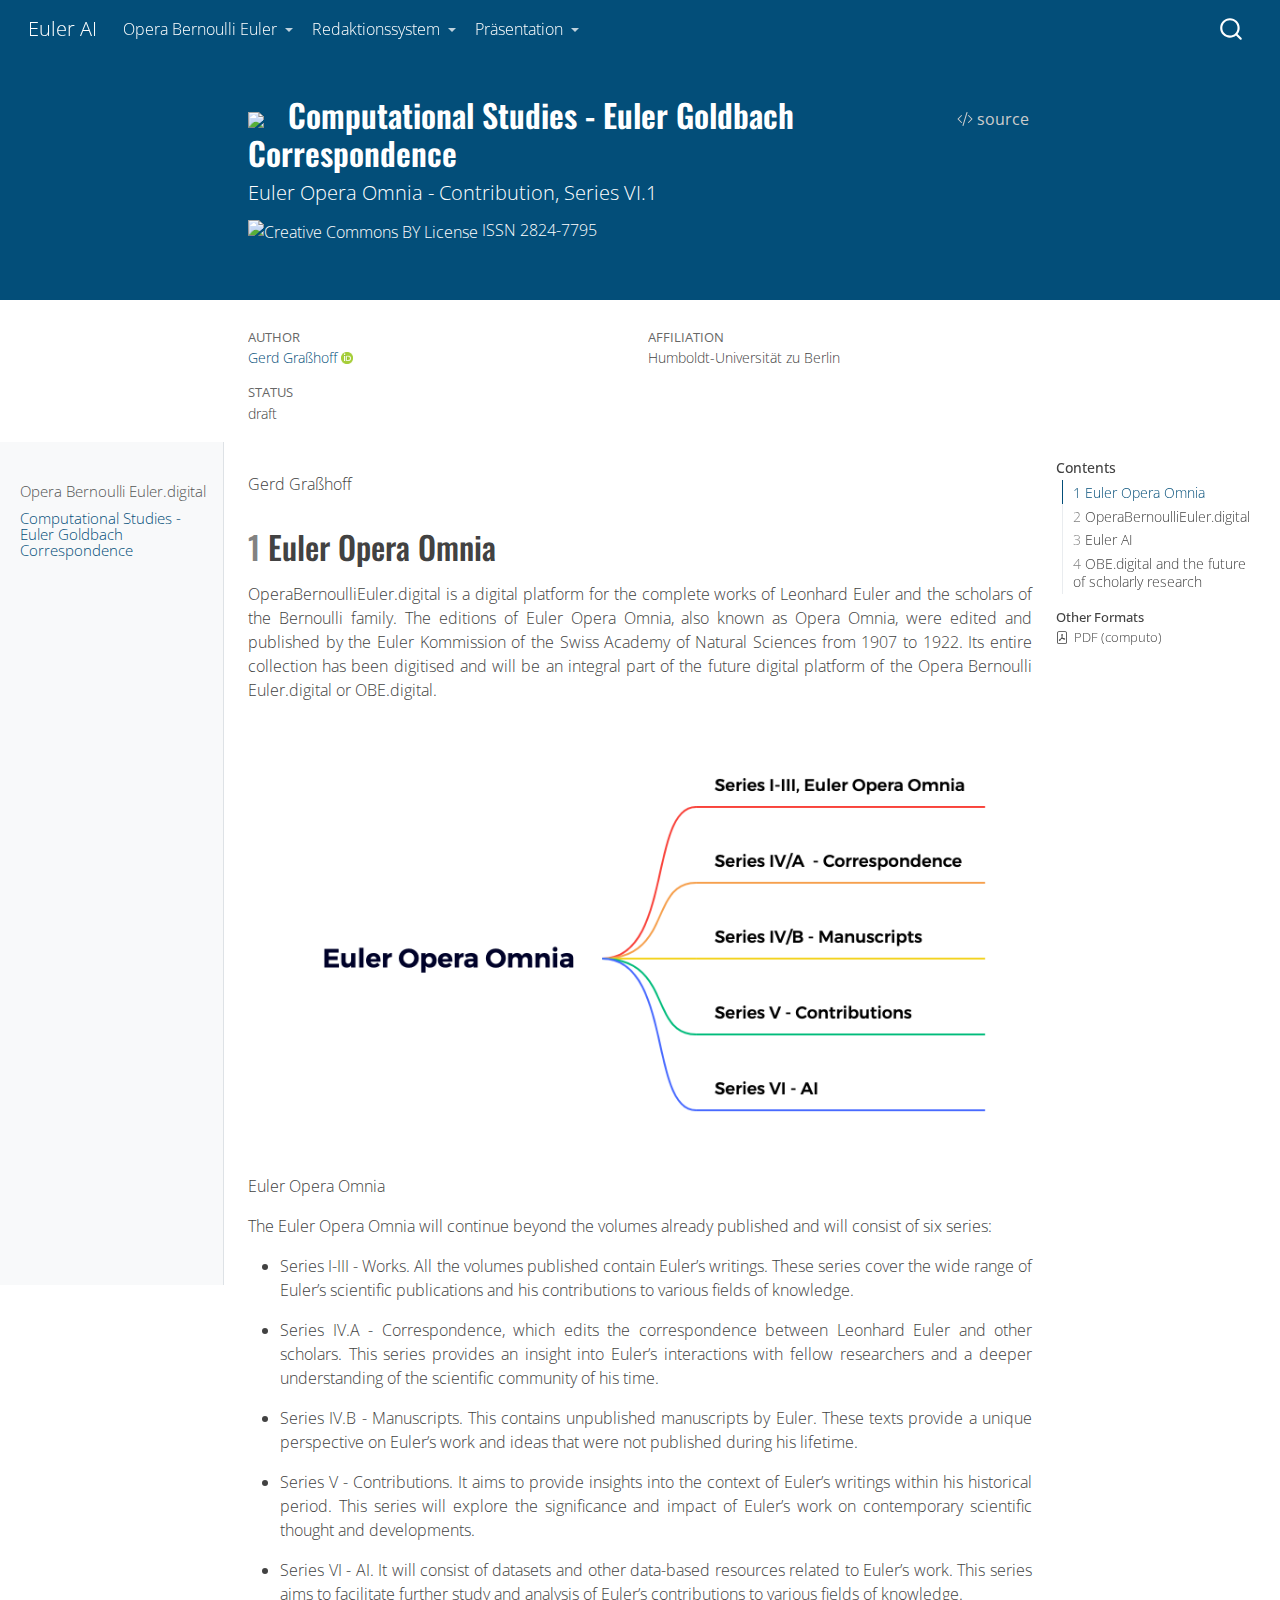
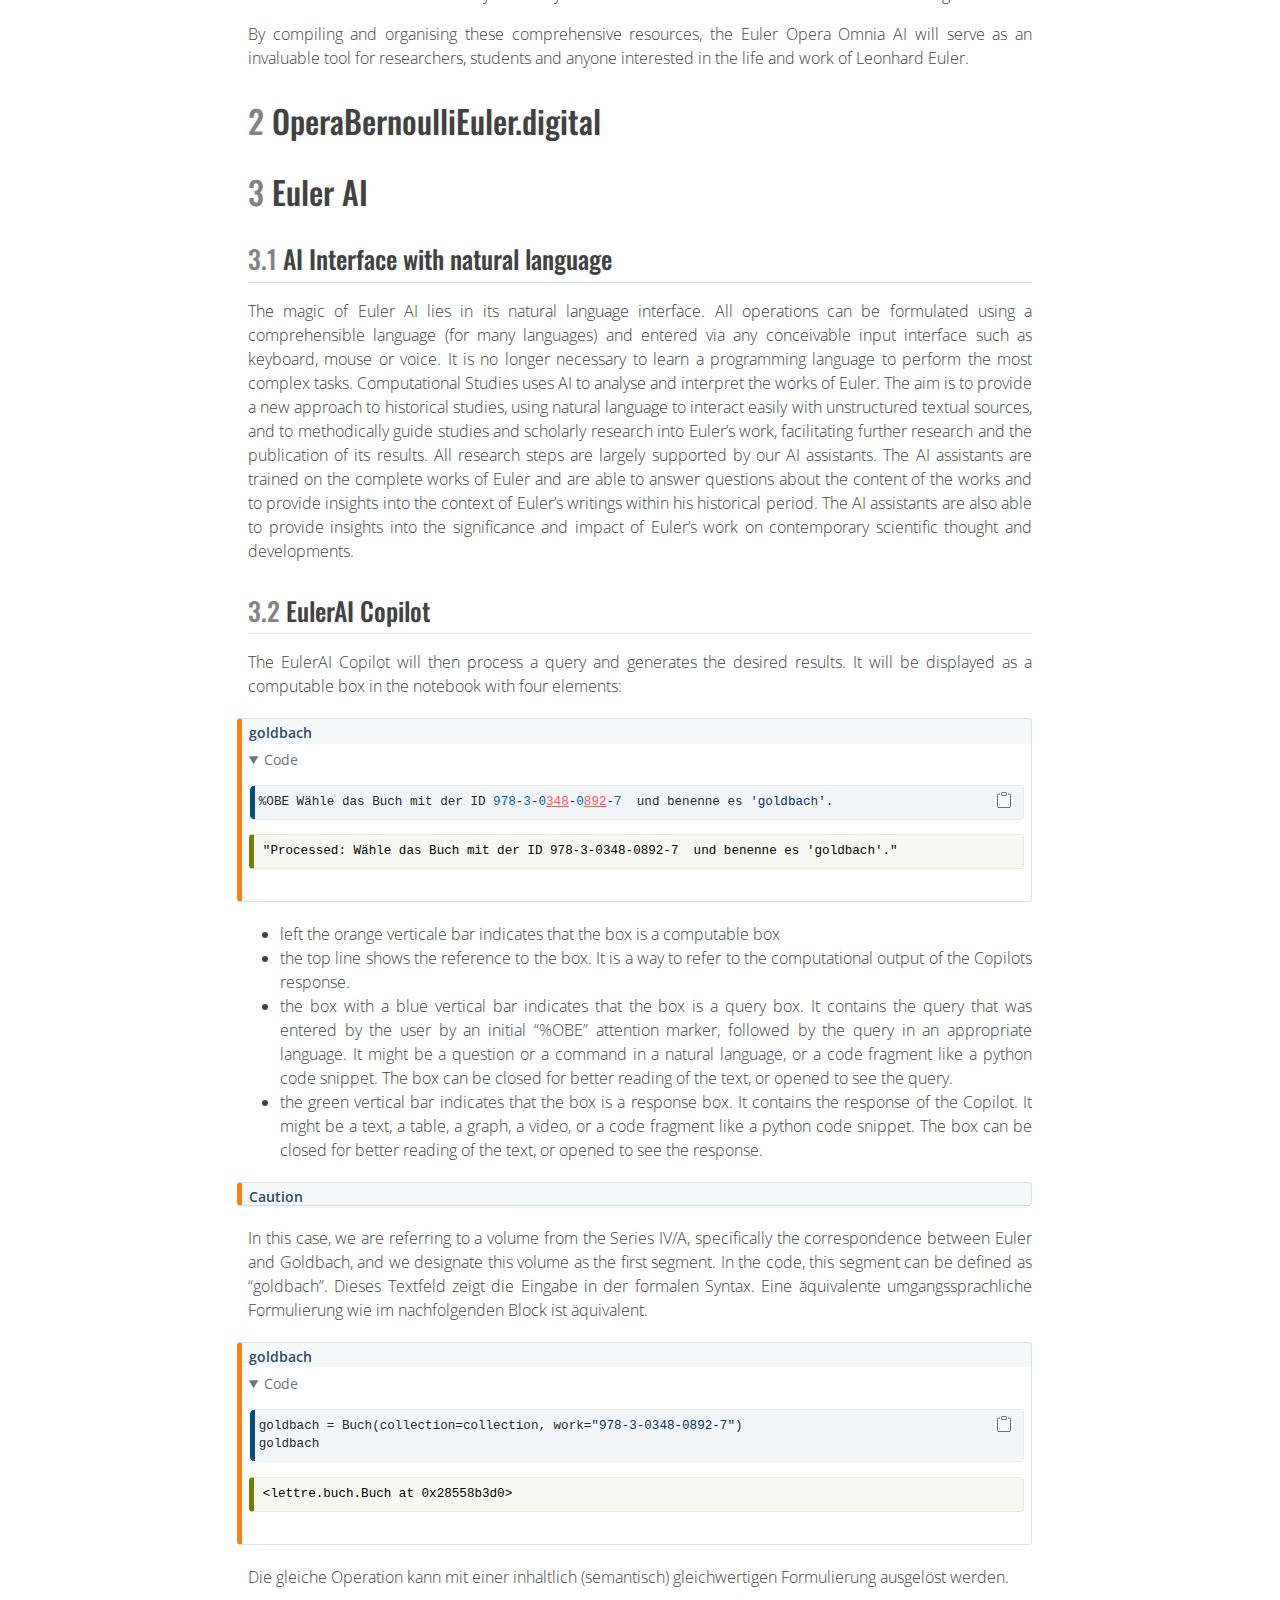
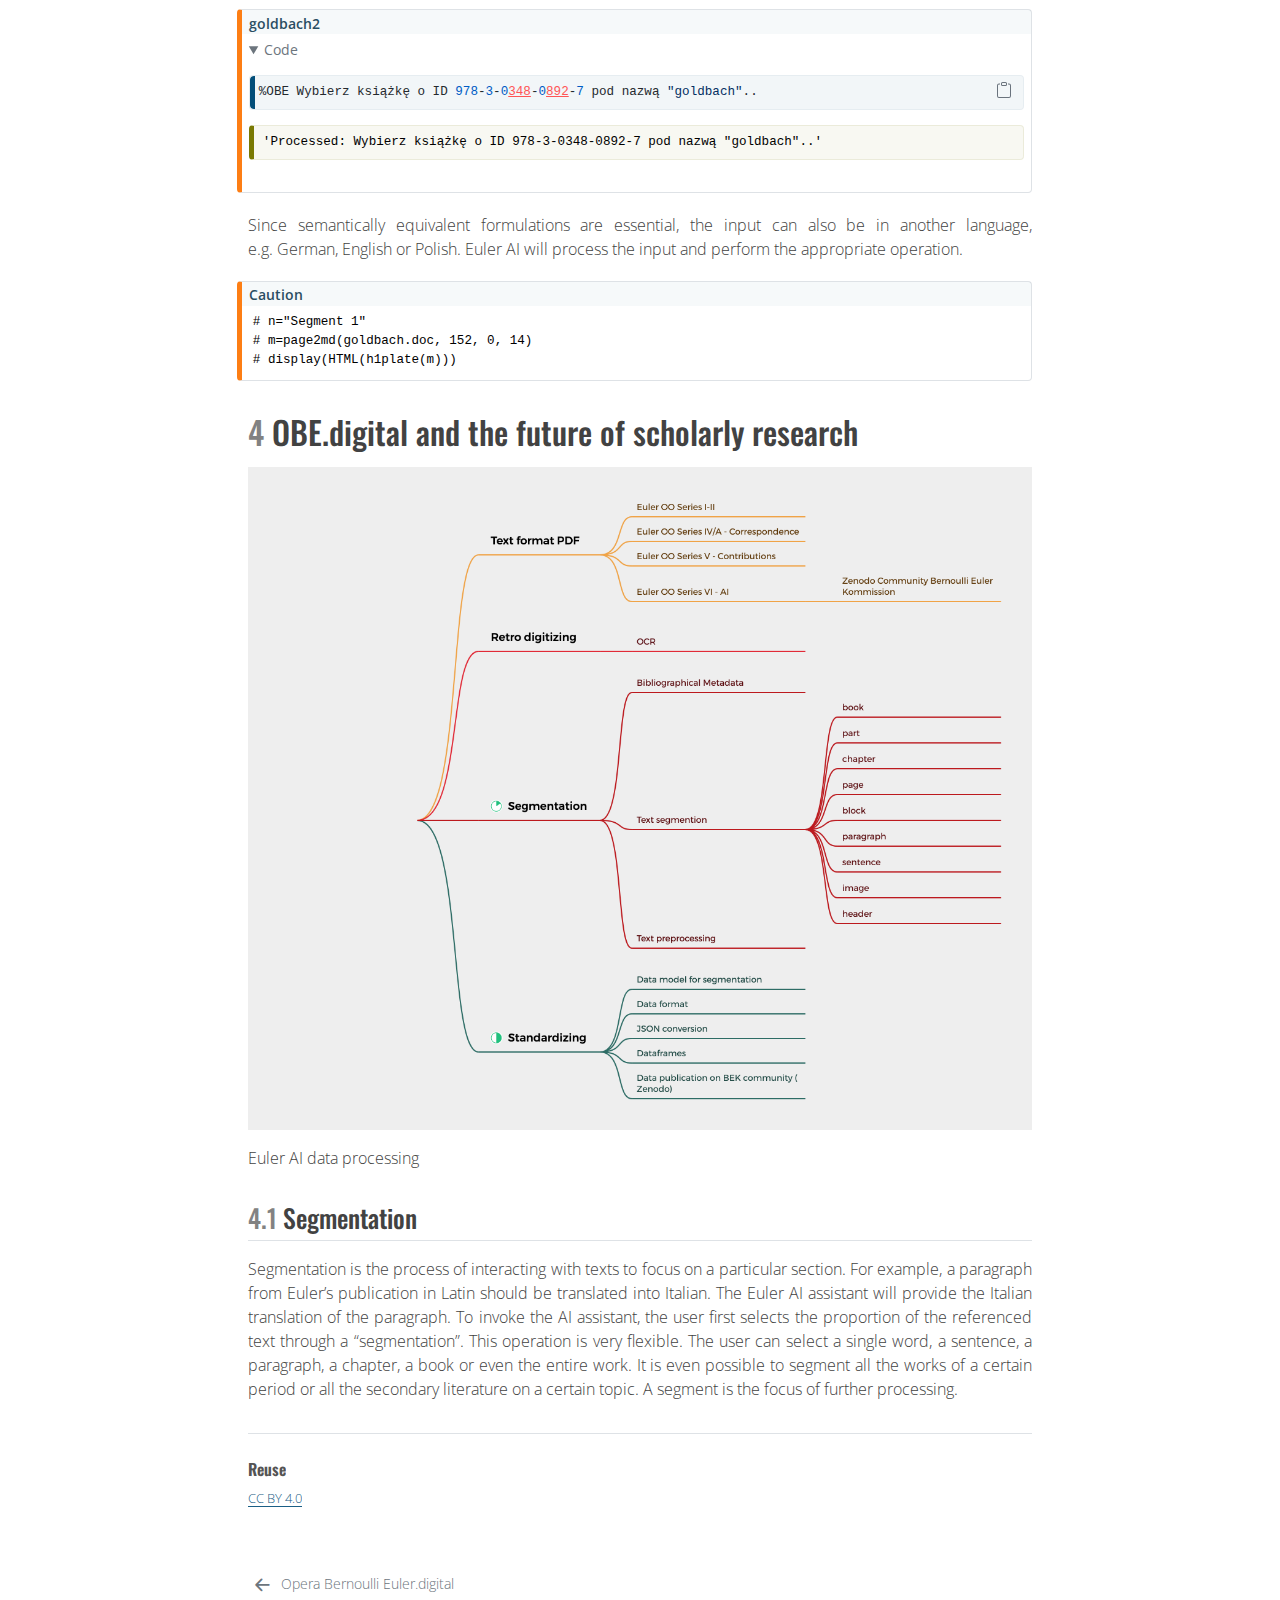
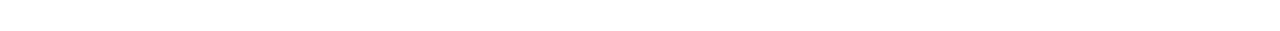
==== commit 96618580: "Built site for gh-pages" ====
--- a/sources/goldbach.html
+++ b/sources/goldbach.html
@@ -2,7 +2,7 @@
 <html xmlns="http://www.w3.org/1999/xhtml" lang="en" xml:lang="en"><head>
 
 <meta charset="utf-8">
-<meta name="generator" content="quarto-1.3.333">
+<meta name="generator" content="quarto-1.4.383">
 
 <meta name="viewport" content="width=device-width, initial-scale=1.0, user-scalable=yes">
 
@@ -23,7 +23,7 @@
 }
 /* CSS for syntax highlighting */
 pre > code.sourceCode { white-space: pre; position: relative; }
-pre > code.sourceCode > span { display: inline-block; line-height: 1.25; }
+pre > code.sourceCode > span { line-height: 1.25; }
 pre > code.sourceCode > span:empty { height: 1.2em; }
 .sourceCode { overflow: visible; }
 code.sourceCode > span { color: inherit; text-decoration: inherit; }
@@ -82,6 +82,12 @@
   "panel-placement": "end",
   "type": "overlay",
   "limit": 20,
+  "keyboard-shortcut": [
+    "f",
+    "/",
+    "s"
+  ],
+  "show-item-context": false,
   "language": {
     "search-no-results-text": "No results",
     "search-matching-documents-text": "matching documents",
@@ -91,25 +97,27 @@
     "search-more-matches-text": "more matches in this document",
     "search-clear-button-title": "Clear",
     "search-detached-cancel-button-title": "Cancel",
-    "search-submit-button-title": "Submit"
+    "search-submit-button-title": "Submit",
+    "search-label": "Search"
   }
 }</script>
 <style>
-    .quarto-title-block .quarto-title-banner,
-    .quarto-title-block .quarto-title-banner h1,
-    .quarto-title-block .quarto-title-banner h2,
-    .quarto-title-block .quarto-title-banner h3,
-    .quarto-title-block .quarto-title-banner h4,
-    .quarto-title-block .quarto-title-banner h5,
-    .quarto-title-block .quarto-title-banner h6
-    {
-      color: #FFFFFF;
+
+      .quarto-title-block .quarto-title-banner h1,
+      .quarto-title-block .quarto-title-banner h2,
+      .quarto-title-block .quarto-title-banner h3,
+      .quarto-title-block .quarto-title-banner h4,
+      .quarto-title-block .quarto-title-banner h5,
+      .quarto-title-block .quarto-title-banner h6
+      {
+        color: #FFFFFF;
+      }
+
+      .quarto-title-block .quarto-title-banner {
+        color: #FFFFFF;
 background: #034E79;
-    }
-    </style>
-<script src="https://cdnjs.cloudflare.com/ajax/libs/require.js/2.3.6/require.min.js" integrity="sha512-c3Nl8+7g4LMSTdrm621y7kf9v3SDPnhxLNhcjFJbKECVnmZHTdo+IRO05sNLTH/D3vA6u1X32ehoLC7WFVdheg==" crossorigin="anonymous"></script>
-<script src="https://cdnjs.cloudflare.com/ajax/libs/jquery/3.5.1/jquery.min.js" integrity="sha512-bLT0Qm9VnAYZDflyKcBaQ2gg0hSYNQrJ8RilYldYQ1FxQYoCLtUjuuRuZo+fjqhx/qtq/1itJ0C2ejDxltZVFg==" crossorigin="anonymous"></script>
-<script type="application/javascript">define('jquery', [],function() {return window.jQuery;})</script>
+      }
+</style>
 
 
 </head>
@@ -120,7 +128,7 @@
   <header id="quarto-header" class="headroom fixed-top">
     <nav class="navbar navbar-expand-lg navbar-dark ">
       <div class="navbar-container container-fluid">
-      <div class="navbar-brand-container">
+      <div class="navbar-brand-container mx-auto">
     <a class="navbar-brand" href="../index.html">
     <span class="navbar-title">Euler AI</span>
     </a>
@@ -132,46 +140,46 @@
           <div class="collapse navbar-collapse" id="navbarCollapse">
             <ul class="navbar-nav navbar-nav-scroll me-auto">
   <li class="nav-item dropdown ">
-    <a class="nav-link dropdown-toggle" href="#" id="nav-menu-opera-bernoulli-euler" role="button" data-bs-toggle="dropdown" aria-expanded="false" rel="" target="">
+    <a class="nav-link dropdown-toggle" href="#" id="nav-menu-opera-bernoulli-euler" role="button" data-bs-toggle="dropdown" aria-expanded="false">
  <span class="menu-text">Opera Bernoulli Euler</span>
     </a>
     <ul class="dropdown-menu" aria-labelledby="nav-menu-opera-bernoulli-euler">    
         <li>
-    <a class="dropdown-item" href="../sources/intro.html" rel="" target="">
+    <a class="dropdown-item" href="../sources/intro.html">
  <span class="dropdown-text">Opera Bernoulli Euler.digital</span></a>
   </li>  
         <li>
-    <a class="dropdown-item" href="../sources/goldbach.html" rel="" target="">
+    <a class="dropdown-item" href="../sources/goldbach.html">
  <span class="dropdown-text">Computational Studies - Euler Goldbach Correspondence</span></a>
   </li>  
     </ul>
   </li>
   <li class="nav-item dropdown ">
-    <a class="nav-link dropdown-toggle" href="#" id="nav-menu-redaktionssystem" role="button" data-bs-toggle="dropdown" aria-expanded="false" rel="" target="">
+    <a class="nav-link dropdown-toggle" href="#" id="nav-menu-redaktionssystem" role="button" data-bs-toggle="dropdown" aria-expanded="false">
  <span class="menu-text">Redaktionssystem</span>
     </a>
     <ul class="dropdown-menu" aria-labelledby="nav-menu-redaktionssystem">    
         <li>
-    <a class="dropdown-item" href="../sources/redaktionssystem.html" rel="" target="">
+    <a class="dropdown-item" href="../sources/redaktionssystem.html">
  <span class="dropdown-text">Opera Bernoulli Euler Redaktionssystem</span></a>
   </li>  
     </ul>
   </li>
   <li class="nav-item dropdown ">
-    <a class="nav-link dropdown-toggle" href="#" id="nav-menu-präsentation" role="button" data-bs-toggle="dropdown" aria-expanded="false" rel="" target="">
+    <a class="nav-link dropdown-toggle" href="#" id="nav-menu-präsentation" role="button" data-bs-toggle="dropdown" aria-expanded="false">
  <span class="menu-text">Präsentation</span>
     </a>
     <ul class="dropdown-menu" aria-labelledby="nav-menu-präsentation">    
         <li>
-    <a class="dropdown-item" href="../sources/basel2023.html" rel="" target="">
+    <a class="dropdown-item" href="../sources/basel2023.html">
  <span class="dropdown-text">Opera Bernoulli Euler</span></a>
   </li>  
     </ul>
   </li>
 </ul>
-            <div class="quarto-navbar-tools ms-auto">
-</div>
           </div> <!-- /navcollapse -->
+          <div class="quarto-navbar-tools">
+</div>
       </div> <!-- /container-fluid -->
     </nav>
   <nav class="quarto-secondary-nav">
@@ -179,9 +187,9 @@
       <button type="button" class="quarto-btn-toggle btn" data-bs-toggle="collapse" data-bs-target="#quarto-sidebar,#quarto-sidebar-glass" aria-controls="quarto-sidebar" aria-expanded="false" aria-label="Toggle sidebar navigation" onclick="if (window.quartoToggleHeadroom) { window.quartoToggleHeadroom(); }">
         <i class="bi bi-layout-text-sidebar-reverse"></i>
       </button>
-      <nav class="quarto-page-breadcrumbs" aria-label="breadcrumb"><ol class="breadcrumb"><li class="breadcrumb-item"><a href="../sources/goldbach.html">Computational Studies - Euler Goldbach Correspondence</a></li></ol></nav>
-      <a class="flex-grow-1" role="button" data-bs-toggle="collapse" data-bs-target="#quarto-sidebar,#quarto-sidebar-glass" aria-controls="quarto-sidebar" aria-expanded="false" aria-label="Toggle sidebar navigation" onclick="if (window.quartoToggleHeadroom) { window.quartoToggleHeadroom(); }">      
-      </a>
+        <nav class="quarto-page-breadcrumbs" aria-label="breadcrumb"><ol class="breadcrumb"><li class="breadcrumb-item"><a href="../sources/goldbach.html">Computational Studies - Euler Goldbach Correspondence</a></li></ol></nav>
+        <a class="flex-grow-1" role="button" data-bs-toggle="collapse" data-bs-target="#quarto-sidebar,#quarto-sidebar-glass" aria-controls="quarto-sidebar" aria-expanded="false" aria-label="Toggle sidebar navigation" onclick="if (window.quartoToggleHeadroom) { window.quartoToggleHeadroom(); }">      
+        </a>
     </div>
   </nav>
 </header>
@@ -275,6 +283,7 @@
 <main class="content quarto-banner-title-block" id="quarto-document-content">
 
 
+
 <p>Gerd Graßhoff</p>
 <section id="euler-opera-omnia" class="level1" data-number="1">
 <h1 data-number="1"><span class="header-section-number">1</span> Euler Opera Omnia</h1>
@@ -282,7 +291,7 @@
 <div class="quarto-figure quarto-figure-center">
 <figure class="figure">
 <p><img src="./img/Euler Opera Omnia.png" class="img-fluid figure-img"></p>
-<figcaption class="figure-caption">Euler Opera Omnia</figcaption>
+<figcaption>Euler Opera Omnia</figcaption>
 </figure>
 </div>
 <p>The Euler Opera Omnia will continue beyond the volumes already published and will consist of six series:</p>
@@ -317,9 +326,9 @@
 </div>
 </div>
 <div class="callout-body-container callout-body">
-<div class="cell" data-execution_count="3">
+<div id="d053b490" class="cell" data-execution_count="3">
 <details open="">
-<summary>Hide/Show the code</summary>
+<summary>Code</summary>
 <div class="sourceCode cell-code" id="cb1"><pre class="sourceCode python code-with-copy"><code class="sourceCode python"><span id="cb1-1"><a href="#cb1-1" aria-hidden="true" tabindex="-1"></a><span class="op">%</span>OBE Wähle das Buch mit der ID <span class="dv">978</span><span class="op">-</span><span class="dv">3</span><span class="op">-</span><span class="dv">0</span><span class="er">348</span><span class="op">-</span><span class="dv">0</span><span class="er">892</span><span class="op">-</span><span class="dv">7</span>  und benenne es <span class="st">'goldbach'</span>.</span></code><button title="Copy to Clipboard" class="code-copy-button"><i class="bi"></i></button></pre></div>
 </details>
 <div class="cell-output cell-output-display" data-execution_count="3">
@@ -340,7 +349,7 @@
 <i class="callout-icon no-icon"></i>
 </div>
 <div class="callout-title-container flex-fill">
-
+Caution
 </div>
 </div>
 <div class="callout-body-container callout-body">
@@ -358,14 +367,14 @@
 </div>
 </div>
 <div class="callout-body-container callout-body">
-<div class="cell" data-execution_count="5">
+<div id="c9f8f203" class="cell" data-execution_count="5">
 <details open="">
-<summary>Hide/Show the code</summary>
+<summary>Code</summary>
 <div class="sourceCode cell-code" id="cb3"><pre class="sourceCode python code-with-copy"><code class="sourceCode python"><span id="cb3-1"><a href="#cb3-1" aria-hidden="true" tabindex="-1"></a>goldbach <span class="op">=</span> Buch(collection<span class="op">=</span>collection, work<span class="op">=</span><span class="st">"978-3-0348-0892-7"</span>)</span>
 <span id="cb3-2"><a href="#cb3-2" aria-hidden="true" tabindex="-1"></a>goldbach</span></code><button title="Copy to Clipboard" class="code-copy-button"><i class="bi"></i></button></pre></div>
 </details>
 <div class="cell-output cell-output-display" data-execution_count="5">
-<pre><code>&lt;lettredigitalGPT.lettredigitalGPT.Buch at 0x2111f01d0&gt;</code></pre>
+<pre><code>&lt;lettre.buch.Buch at 0x28558b3d0&gt;</code></pre>
 </div>
 </div>
 </div>
@@ -381,9 +390,9 @@
 </div>
 </div>
 <div class="callout-body-container callout-body">
-<div class="cell" data-execution_count="6">
+<div id="38e159e0" class="cell" data-execution_count="6">
 <details open="">
-<summary>Hide/Show the code</summary>
+<summary>Code</summary>
 <div class="sourceCode cell-code" id="cb5"><pre class="sourceCode python code-with-copy"><code class="sourceCode python"><span id="cb5-1"><a href="#cb5-1" aria-hidden="true" tabindex="-1"></a><span class="op">%</span>OBE Wybierz książkę o ID <span class="dv">978</span><span class="op">-</span><span class="dv">3</span><span class="op">-</span><span class="dv">0</span><span class="er">348</span><span class="op">-</span><span class="dv">0</span><span class="er">892</span><span class="op">-</span><span class="dv">7</span> pod nazwą <span class="st">"goldbach"</span>..</span></code><button title="Copy to Clipboard" class="code-copy-button"><i class="bi"></i></button></pre></div>
 </details>
 <div class="cell-output cell-output-display" data-execution_count="6">
@@ -403,43 +412,9 @@
 </div>
 </div>
 <div class="callout-body-container callout-body">
-<div class="cell" data-execution_count="7">
-<details open="">
-<summary>Hide/Show the code</summary>
-<div class="sourceCode cell-code" id="cb7"><pre class="sourceCode python code-with-copy"><code class="sourceCode python"><span id="cb7-1"><a href="#cb7-1" aria-hidden="true" tabindex="-1"></a>n<span class="op">=</span><span class="st">"Segment 1"</span></span>
-<span id="cb7-2"><a href="#cb7-2" aria-hidden="true" tabindex="-1"></a>m<span class="op">=</span>page2md(goldbach.doc, <span class="dv">152</span>, <span class="dv">0</span>, <span class="dv">14</span>)</span>
-<span id="cb7-3"><a href="#cb7-3" aria-hidden="true" tabindex="-1"></a>display(HTML(h1plate(m)))</span></code><button title="Copy to Clipboard" class="code-copy-button"><i class="bi"></i></button></pre></div>
-</details>
-<div class="cell-output cell-output-display">
-
-    
-    
-    
-        <style>
-            .lightgrey-box {
-                background-color: lightgrey;
-                padding: 20px;
-                border-left: 8px solid green;
-                border-top: 1px solid #ccc;
-                border-right: 1px solid #ccc;
-                border-bottom: 1px solid #ccc;
-                font-family: Arial, sans-serif;
-                width: 100%;
-                max-width: 960px;
-                box-sizing: border-box;
-            }
-
-        </style>
-    
-    
-        <div class="lightgrey-box">
-            20. Euler to Goldbach, after January 1732 141 <br><br>Nimis quidem est operosa haec methodus, si pluries eandem repetere volueris, ponendo iterum loco z, quod pro x jam erat inventum, sed forte etiam compen- dia poterunt excogitari, quae hanc aeque commodam reddunt, ac priorem metho- dum.[7] Ad has autem operationes continuandas requiritur series hujus proprietatis, <br><br>n x, n+1 P , n+2 X , ut X eodem modo determinetur in P, quo P determinatur in x. Nam pro hac aequatione x2 = ax + b sunt ipsius x valores successive inventi hi <br><br>c, c2 + b <br><br>2c − a, c4 + 6bc2 + b2 − 4abc + a2b <br><br>4c3 + 4bc − 6ac2 + 4a2c − 2ab − a3 , etc. . . . , A, A2 + b <br><br>2A − a. <br><br>Inveni autem quomodocunque P detur in x fore <br><br>X = P + (P − x) dP <br><br>
-        </div>
-    
-    
-    
-</div>
-</div>
+<pre class="{lettreai}"><code># n="Segment 1"
+# m=page2md(goldbach.doc, 152, 0, 14)
+# display(HTML(h1plate(m)))</code></pre>
 </div>
 </div>
 </section>
@@ -449,7 +424,7 @@
 <div class="quarto-figure quarto-figure-center">
 <figure class="figure">
 <p><img src="./img/OBE Data.png" class="img-fluid figure-img"></p>
-<figcaption class="figure-caption">Euler AI data processing</figcaption>
+<figcaption>Euler AI data processing</figcaption>
 </figure>
 </div>
 <section id="segmentation" class="level2" data-number="4.1">
@@ -462,7 +437,7 @@
 </section>
 </section>
 
-<div id="quarto-appendix" class="default"><section class="quarto-appendix-contents"><h2 class="anchored quarto-appendix-heading">Reuse</h2><div id="quarto-reuse" class="quarto-appendix-contents"><div><a rel="license" href="https://creativecommons.org/licenses/by/4.0/">https://creativecommons.org/licenses/by/4.0/</a></div></div></section></div></main> <!-- /main -->
+<div id="quarto-appendix" class="default"><section class="quarto-appendix-contents"><h2 class="anchored quarto-appendix-heading">Reuse</h2><div id="quarto-reuse" class="quarto-appendix-contents"><div><a rel="license" href="https://creativecommons.org/licenses/by/4.0/">CC BY 4.0</a></div></div></section></div></main> <!-- /main -->
 <script id="quarto-html-after-body" type="application/javascript">
 window.document.addEventListener("DOMContentLoaded", function (event) {
   const toggleBodyColorMode = (bsSheetEl) => {
@@ -593,10 +568,9 @@
   if (showAllCode) {
     showAllCode.addEventListener("click", toggleCodeHandler(true));
   }
-  function tippyHover(el, contentFn) {
+  function tippyHover(el, contentFn, onTriggerFn, onUntriggerFn) {
     const config = {
       allowHTML: true,
-      content: contentFn,
       maxWidth: 500,
       delay: 100,
       arrow: false,
@@ -606,8 +580,17 @@
       interactive: true,
       interactiveBorder: 10,
       theme: 'quarto',
-      placement: 'bottom-start'
+      placement: 'bottom-start',
     };
+    if (contentFn) {
+      config.content = contentFn;
+    }
+    if (onTriggerFn) {
+      config.onTrigger = onTriggerFn;
+    }
+    if (onUntriggerFn) {
+      config.onUntrigger = onUntriggerFn;
+    }
     window.tippy(el, config); 
   }
   const noterefs = window.document.querySelectorAll('a[role="doc-noteref"]');
@@ -620,6 +603,128 @@
       const id = href.replace(/^#\/?/, "");
       const note = window.document.getElementById(id);
       return note.innerHTML;
+    });
+  }
+  const xrefs = window.document.querySelectorAll('a.quarto-xref');
+  const processXRef = (id, note) => {
+    // Strip column container classes
+    const stripColumnClz = (el) => {
+      el.classList.remove("page-full", "page-columns");
+      if (el.children) {
+        for (const child of el.children) {
+          stripColumnClz(child);
+        }
+      }
+    }
+    stripColumnClz(note)
+    const typesetMath = (el) => {
+      if (window.MathJax) {
+        // MathJax Typeset
+        window.MathJax.typeset([el]);
+      } else if (window.katex) {
+        // KaTeX Render
+        var mathElements = el.getElementsByClassName("math");
+        var macros = [];
+        for (var i = 0; i < mathElements.length; i++) {
+          var texText = mathElements[i].firstChild;
+          if (mathElements[i].tagName == "SPAN") {
+            window.katex.render(texText.data, mathElements[i], {
+              displayMode: mathElements[i].classList.contains('display'),
+              throwOnError: false,
+              macros: macros,
+              fleqn: false
+            });
+          }
+        }
+      }
+    }
+    if (id === null || id.startsWith('sec-')) {
+      // Special case sections, only their first couple elements
+      const container = document.createElement("div");
+      if (note.children && note.children.length > 2) {
+        for (let i = 0; i < 2; i++) {
+          container.appendChild(note.children[i].cloneNode(true));
+        }
+        typesetMath(container);
+        return container.innerHTML
+      } else {
+        typesetMath(note);
+        return note.innerHTML;
+      }
+    } else {
+      // Remove any anchor links if they are present
+      const anchorLink = note.querySelector('a.anchorjs-link');
+      if (anchorLink) {
+        anchorLink.remove();
+      }
+      typesetMath(note);
+      return note.innerHTML;
+    }
+  }
+  for (var i=0; i<xrefs.length; i++) {
+    const xref = xrefs[i];
+    tippyHover(xref, undefined, function(instance) {
+      instance.disable();
+      let url = xref.getAttribute('href');
+      let hash = undefined; 
+      if (url.startsWith('#')) {
+        hash = url;
+      } else {
+        try { hash = new URL(url).hash; } catch {}
+      }
+      if (hash) {
+        const id = hash.replace(/^#\/?/, "");
+        const note = window.document.getElementById(id);
+        if (note !== null) {
+          try {
+            const html = processXRef(id, note.cloneNode(true));
+            instance.setContent(html);
+          } finally {
+            instance.enable();
+            instance.show();
+          }
+        } else {
+          // See if we can fetch this
+          fetch(url.split('#')[0])
+          .then(res => res.text())
+          .then(html => {
+            const parser = new DOMParser();
+            const htmlDoc = parser.parseFromString(html, "text/html");
+            const note = htmlDoc.getElementById(id);
+            if (note !== null) {
+              const html = processXRef(id, note);
+              instance.setContent(html);
+            } 
+          }).finally(() => {
+            instance.enable();
+            instance.show();
+          });
+        }
+      } else {
+        // See if we can fetch a full url (with no hash to target)
+        // This is a special case and we should probably do some content thinning / targeting
+        fetch(url)
+        .then(res => res.text())
+        .then(html => {
+          const parser = new DOMParser();
+          const htmlDoc = parser.parseFromString(html, "text/html");
+          const note = htmlDoc.querySelector('main.content');
+          if (note !== null) {
+            // This should only happen for chapter cross references
+            // (since there is no id in the URL)
+            // remove the first header
+            if (note.children.length > 0 && note.children[0].tagName === "HEADER") {
+              note.children[0].remove();
+            }
+            const html = processXRef(null, note);
+            instance.setContent(html);
+          } 
+        }).finally(() => {
+          instance.enable();
+          instance.show();
+        });
+      }
+    }, function(instance) {
     });
   }
       let selectedAnnoteEl;
@@ -663,6 +768,7 @@
             }
             div.style.top = top - 2 + "px";
             div.style.height = height + 4 + "px";
+            div.style.left = 0;
             let gutterDiv = window.document.getElementById("code-annotation-line-highlight-gutter");
             if (gutterDiv === null) {
               gutterDiv = window.document.createElement("div");
@@ -688,6 +794,32 @@
         });
         selectedAnnoteEl = undefined;
       };
+        // Handle positioning of the toggle
+    window.addEventListener(
+      "resize",
+      throttle(() => {
+        elRect = undefined;
+        if (selectedAnnoteEl) {
+          selectCodeLines(selectedAnnoteEl);
+        }
+      }, 10)
+    );
+    function throttle(fn, ms) {
+    let throttle = false;
+    let timer;
+      return (...args) => {
+        if(!throttle) { // first call gets through
+            fn.apply(this, args);
+            throttle = true;
+        } else { // all the others get throttled
+            if(timer) clearTimeout(timer); // cancel #2
+            timer = setTimeout(() => {
+              fn.apply(this, args);
+              timer = throttle = false;
+            }, ms);
+        }
+      };
+    }
       // Attach click handler to the DT
       const annoteDls = window.document.querySelectorAll('dt[data-target-cell]');
       for (const annoteDlNode of annoteDls) {
@@ -751,7 +883,7 @@
         return filterRegex.test(href) || localhostRegex.test(href);
     }
     // Inspect non-navigation links and adorn them if external
- 	var links = window.document.querySelectorAll('a[href]:not(.nav-link):not(.navbar-brand):not(.toc-action):not(.sidebar-link):not(.sidebar-item-toggle):not(.pagination-link):not(.no-external):not([aria-hidden]):not(.dropdown-item)');
+ 	var links = window.document.querySelectorAll('a[href]:not(.nav-link):not(.navbar-brand):not(.toc-action):not(.sidebar-link):not(.sidebar-item-toggle):not(.pagination-link):not(.no-external):not([aria-hidden]):not(.dropdown-item):not(.quarto-navigation-tool)');
     for (var i=0; i<links.length; i++) {
       const link = links[i];
       if (!isInternal(link.href)) {
@@ -800,8 +932,8 @@
 <span id="cb8-30"><a href="#cb8-30" aria-hidden="true" tabindex="-1"></a><span class="co">#| echo: false</span></span>
 <span id="cb8-31"><a href="#cb8-31" aria-hidden="true" tabindex="-1"></a><span class="im">from</span> IPython.display <span class="im">import</span> display, HTML</span>
 <span id="cb8-32"><a href="#cb8-32" aria-hidden="true" tabindex="-1"></a><span class="im">from</span> pathlib <span class="im">import</span> Path</span>
-<span id="cb8-33"><a href="#cb8-33" aria-hidden="true" tabindex="-1"></a><span class="im">from</span> lettredigitalGPT.lettredigitalGPT <span class="im">import</span> <span class="op">*</span></span>
-<span id="cb8-34"><a href="#cb8-34" aria-hidden="true" tabindex="-1"></a>collection <span class="op">=</span> Path(<span class="st">"/Users/friedrichstr/Dropbox/SitesDev/eulerOO/"</span>)</span>
+<span id="cb8-33"><a href="#cb8-33" aria-hidden="true" tabindex="-1"></a><span class="im">from</span> lettre.buch <span class="im">import</span> <span class="op">*</span></span>
+<span id="cb8-34"><a href="#cb8-34" aria-hidden="true" tabindex="-1"></a>collection <span class="op">=</span> Path(<span class="st">"/Users/friedrichstr/Dropbox/SitesDev/enestroem/"</span>)</span>
 <span id="cb8-35"><a href="#cb8-35" aria-hidden="true" tabindex="-1"></a>work <span class="op">=</span> <span class="st">"E57"</span>  <span class="co"># path stem</span></span>
 <span id="cb8-36"><a href="#cb8-36" aria-hidden="true" tabindex="-1"></a>gezeiten <span class="op">=</span> Buch(collection<span class="op">=</span>collection, work<span class="op">=</span>work)</span>
 <span id="cb8-37"><a href="#cb8-37" aria-hidden="true" tabindex="-1"></a><span class="im">from</span> htmltools <span class="im">import</span> <span class="op">*</span></span>
@@ -899,10 +1031,10 @@
 <span id="cb8-139"><a href="#cb8-139" aria-hidden="true" tabindex="-1"></a></span>
 <span id="cb8-140"><a href="#cb8-140" aria-hidden="true" tabindex="-1"></a></span>
 <span id="cb8-141"><a href="#cb8-141" aria-hidden="true" tabindex="-1"></a>::: {.callout-caution icon="false"}</span>
-<span id="cb8-144"><a href="#cb8-144" aria-hidden="true" tabindex="-1"></a><span class="in">```{python}</span></span>
-<span id="cb8-145"><a href="#cb8-145" aria-hidden="true" tabindex="-1"></a>n<span class="op">=</span><span class="st">"Segment 1"</span></span>
-<span id="cb8-146"><a href="#cb8-146" aria-hidden="true" tabindex="-1"></a>m<span class="op">=</span>page2md(goldbach.doc, <span class="dv">152</span>, <span class="dv">0</span>, <span class="dv">14</span>)</span>
-<span id="cb8-147"><a href="#cb8-147" aria-hidden="true" tabindex="-1"></a>display(HTML(h1plate(m)))</span>
+<span id="cb8-144"><a href="#cb8-144" aria-hidden="true" tabindex="-1"></a><span class="in">```{lettreai}</span></span>
+<span id="cb8-145"><a href="#cb8-145" aria-hidden="true" tabindex="-1"></a><span class="in"># n="Segment 1"</span></span>
+<span id="cb8-146"><a href="#cb8-146" aria-hidden="true" tabindex="-1"></a><span class="in"># m=page2md(goldbach.doc, 152, 0, 14)</span></span>
+<span id="cb8-147"><a href="#cb8-147" aria-hidden="true" tabindex="-1"></a><span class="in"># display(HTML(h1plate(m)))</span></span>
 <span id="cb8-148"><a href="#cb8-148" aria-hidden="true" tabindex="-1"></a><span class="in">```</span></span>
 <span id="cb8-149"><a href="#cb8-149" aria-hidden="true" tabindex="-1"></a>:::</span>
 <span id="cb8-150"><a href="#cb8-150" aria-hidden="true" tabindex="-1"></a></span>
@@ -924,4 +1056,5 @@
 
 
 
+
 </body></html>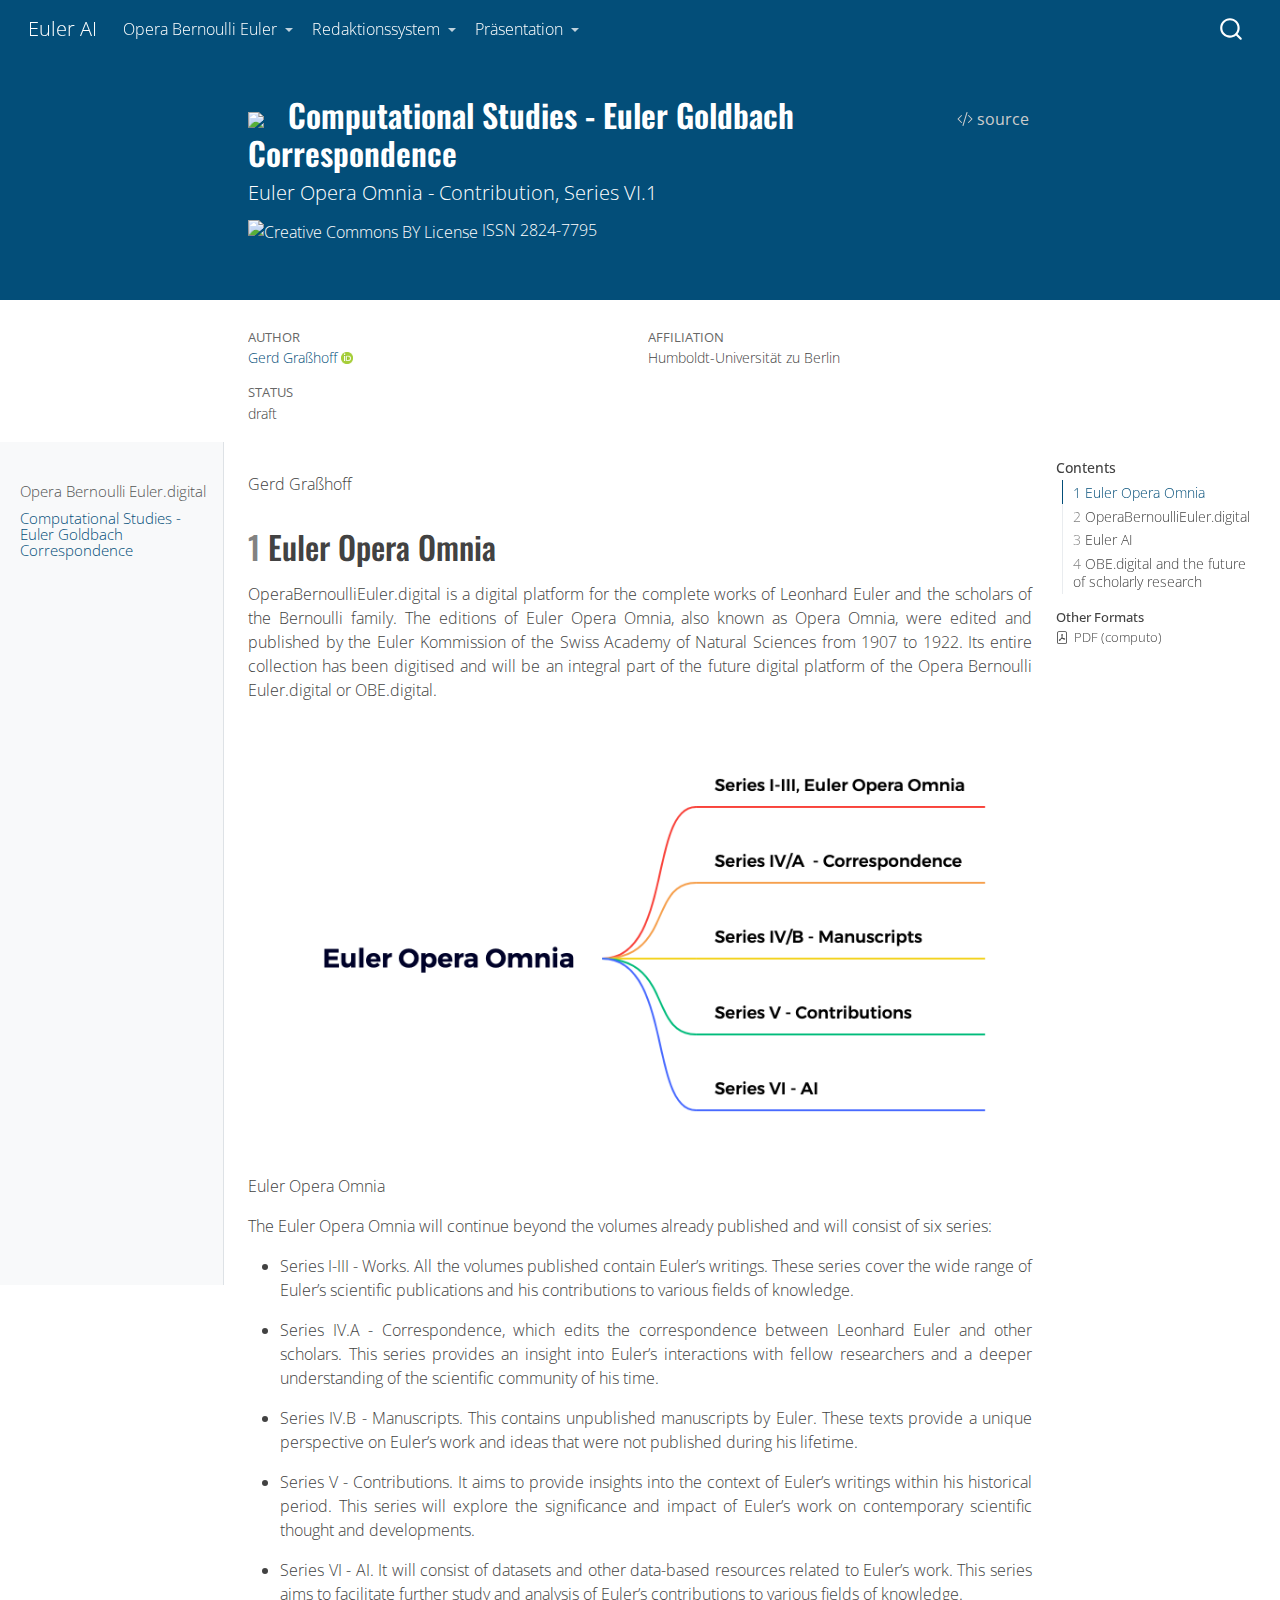
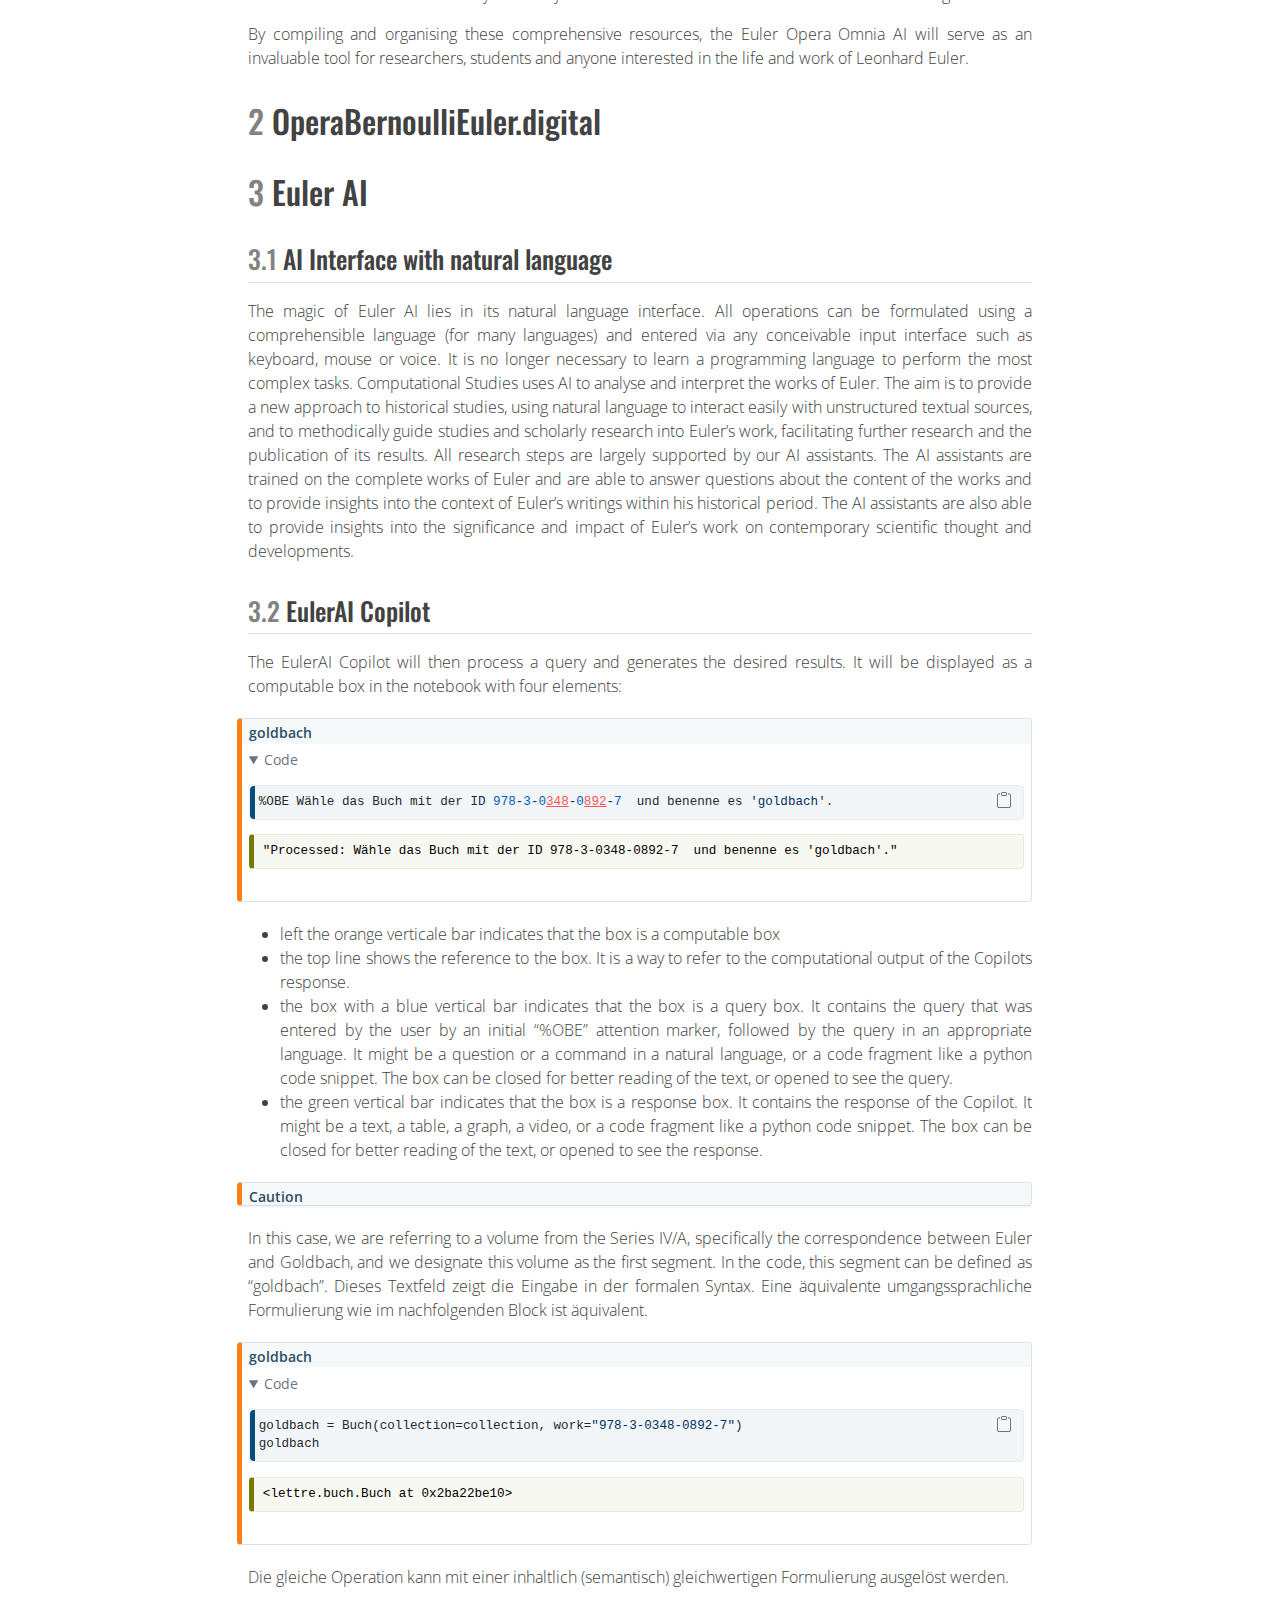
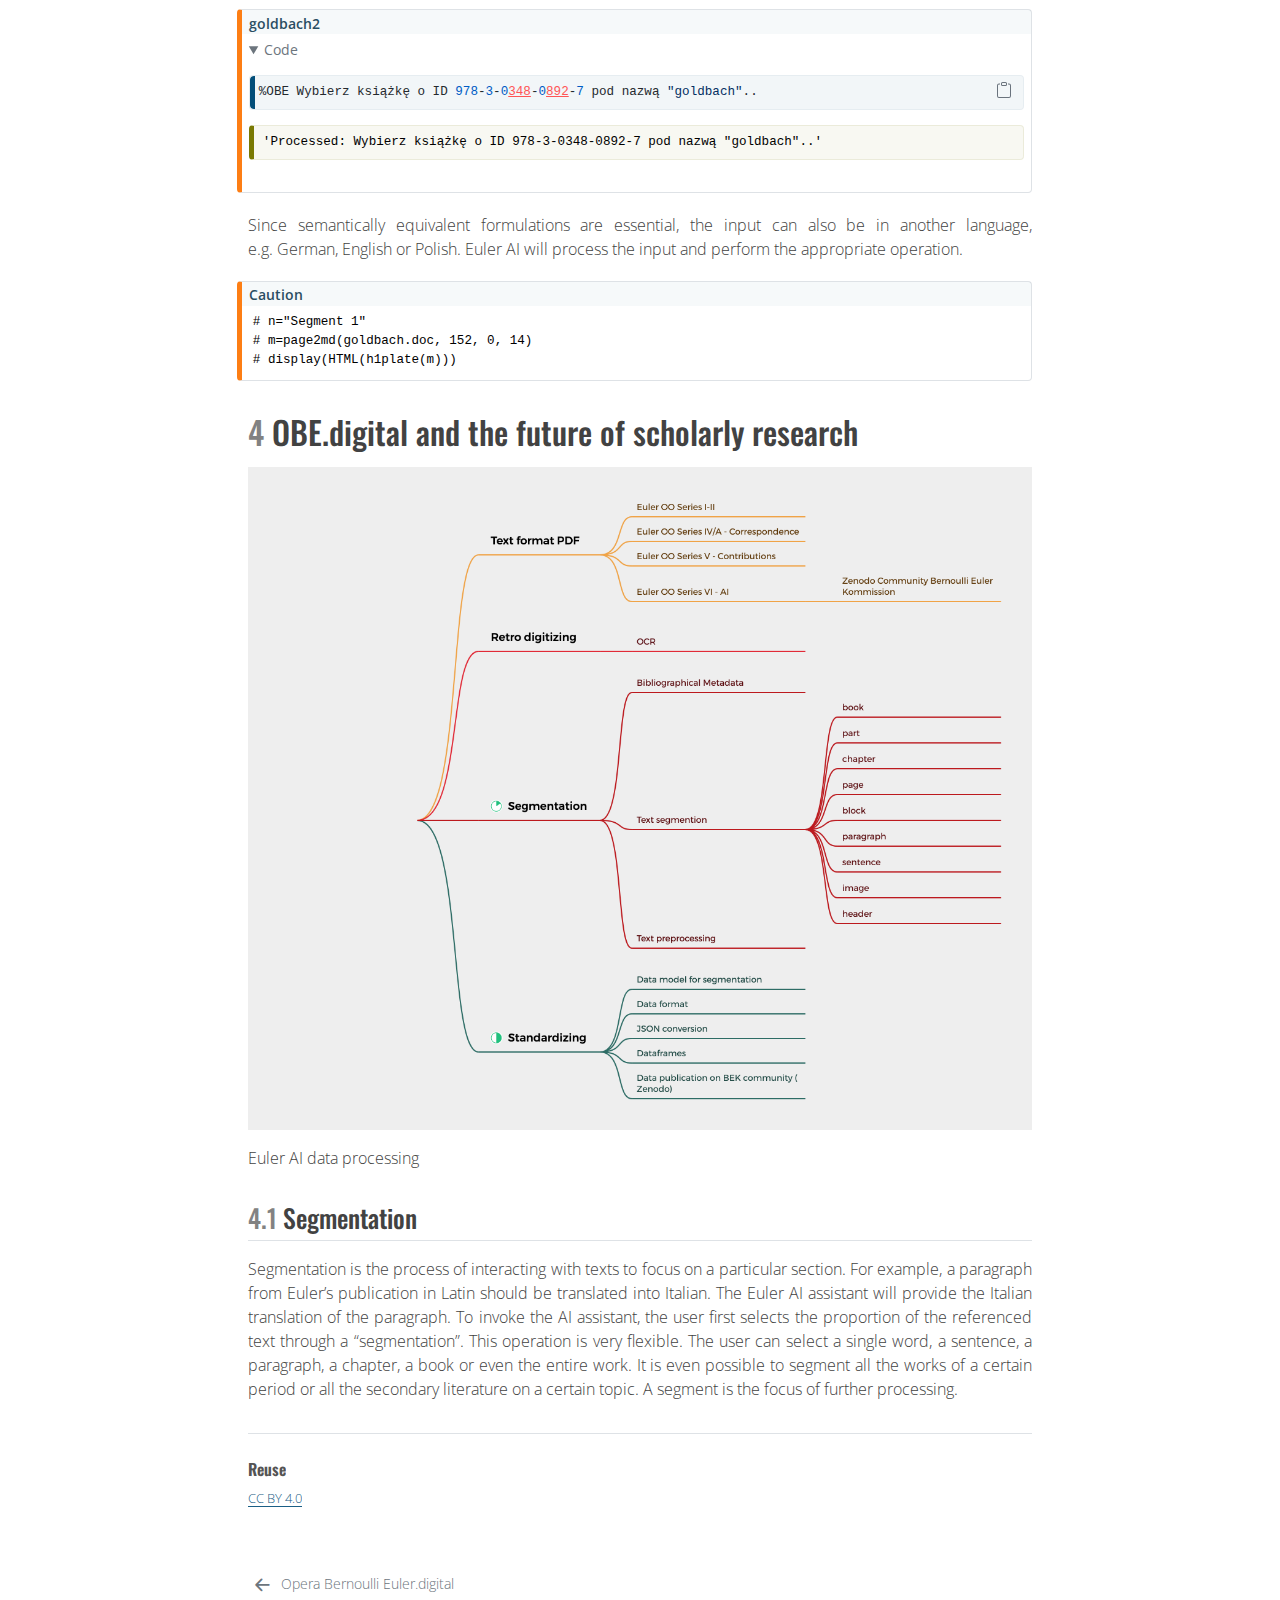
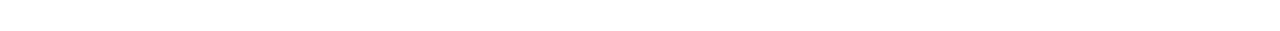
==== commit 97390de3: "Built site for gh-pages" ====
--- a/sources/goldbach.html
+++ b/sources/goldbach.html
@@ -326,7 +326,7 @@
 </div>
 </div>
 <div class="callout-body-container callout-body">
-<div id="d053b490" class="cell" data-execution_count="3">
+<div id="4a0a54bd" class="cell" data-execution_count="3">
 <details open="">
 <summary>Code</summary>
 <div class="sourceCode cell-code" id="cb1"><pre class="sourceCode python code-with-copy"><code class="sourceCode python"><span id="cb1-1"><a href="#cb1-1" aria-hidden="true" tabindex="-1"></a><span class="op">%</span>OBE Wähle das Buch mit der ID <span class="dv">978</span><span class="op">-</span><span class="dv">3</span><span class="op">-</span><span class="dv">0</span><span class="er">348</span><span class="op">-</span><span class="dv">0</span><span class="er">892</span><span class="op">-</span><span class="dv">7</span>  und benenne es <span class="st">'goldbach'</span>.</span></code><button title="Copy to Clipboard" class="code-copy-button"><i class="bi"></i></button></pre></div>
@@ -367,14 +367,14 @@
 </div>
 </div>
 <div class="callout-body-container callout-body">
-<div id="c9f8f203" class="cell" data-execution_count="5">
+<div id="2dadd3eb" class="cell" data-execution_count="5">
 <details open="">
 <summary>Code</summary>
 <div class="sourceCode cell-code" id="cb3"><pre class="sourceCode python code-with-copy"><code class="sourceCode python"><span id="cb3-1"><a href="#cb3-1" aria-hidden="true" tabindex="-1"></a>goldbach <span class="op">=</span> Buch(collection<span class="op">=</span>collection, work<span class="op">=</span><span class="st">"978-3-0348-0892-7"</span>)</span>
 <span id="cb3-2"><a href="#cb3-2" aria-hidden="true" tabindex="-1"></a>goldbach</span></code><button title="Copy to Clipboard" class="code-copy-button"><i class="bi"></i></button></pre></div>
 </details>
 <div class="cell-output cell-output-display" data-execution_count="5">
-<pre><code>&lt;lettre.buch.Buch at 0x28558b3d0&gt;</code></pre>
+<pre><code>&lt;lettre.buch.Buch at 0x2ba22be10&gt;</code></pre>
 </div>
 </div>
 </div>
@@ -390,7 +390,7 @@
 </div>
 </div>
 <div class="callout-body-container callout-body">
-<div id="38e159e0" class="cell" data-execution_count="6">
+<div id="f21982f6" class="cell" data-execution_count="6">
 <details open="">
 <summary>Code</summary>
 <div class="sourceCode cell-code" id="cb5"><pre class="sourceCode python code-with-copy"><code class="sourceCode python"><span id="cb5-1"><a href="#cb5-1" aria-hidden="true" tabindex="-1"></a><span class="op">%</span>OBE Wybierz książkę o ID <span class="dv">978</span><span class="op">-</span><span class="dv">3</span><span class="op">-</span><span class="dv">0</span><span class="er">348</span><span class="op">-</span><span class="dv">0</span><span class="er">892</span><span class="op">-</span><span class="dv">7</span> pod nazwą <span class="st">"goldbach"</span>..</span></code><button title="Copy to Clipboard" class="code-copy-button"><i class="bi"></i></button></pre></div>
@@ -1044,12 +1044,9 @@
 <span id="cb8-154"><a href="#cb8-154" aria-hidden="true" tabindex="-1"></a></span>
 <span id="cb8-155"><a href="#cb8-155" aria-hidden="true" tabindex="-1"></a><span class="al">![Euler AI data processing](./img/OBE%20Data.png)</span></span>
 <span id="cb8-156"><a href="#cb8-156" aria-hidden="true" tabindex="-1"></a></span>
-<span id="cb8-157"><a href="#cb8-157" aria-hidden="true" tabindex="-1"></a></span>
+<span id="cb8-157"><a href="#cb8-157" aria-hidden="true" tabindex="-1"></a><span class="fu">## Segmentation</span></span>
 <span id="cb8-158"><a href="#cb8-158" aria-hidden="true" tabindex="-1"></a></span>
-<span id="cb8-159"><a href="#cb8-159" aria-hidden="true" tabindex="-1"></a></span>
-<span id="cb8-160"><a href="#cb8-160" aria-hidden="true" tabindex="-1"></a><span class="fu">## Segmentation</span></span>
-<span id="cb8-161"><a href="#cb8-161" aria-hidden="true" tabindex="-1"></a></span>
-<span id="cb8-162"><a href="#cb8-162" aria-hidden="true" tabindex="-1"></a>Segmentation is the process of interacting with texts to focus on a particular section. For example, a paragraph from Euler's publication in Latin should be translated into Italian. The Euler AI assistant will provide the Italian translation of the paragraph. To invoke the AI assistant, the user first selects the proportion of the referenced text through a "segmentation". This operation is very flexible. The user can select a single word, a sentence, a paragraph, a chapter, a book or even the entire work. It is even possible to segment all the works of a certain period or all the secondary literature on a certain topic. A segment is the focus of further processing. </span>
+<span id="cb8-159"><a href="#cb8-159" aria-hidden="true" tabindex="-1"></a>Segmentation is the process of interacting with texts to focus on a particular section. For example, a paragraph from Euler's publication in Latin should be translated into Italian. The Euler AI assistant will provide the Italian translation of the paragraph. To invoke the AI assistant, the user first selects the proportion of the referenced text through a "segmentation". This operation is very flexible. The user can select a single word, a sentence, a paragraph, a chapter, a book or even the entire work. It is even possible to segment all the works of a certain period or all the secondary literature on a certain topic. A segment is the focus of further processing. </span>
 </code><button title="Copy to Clipboard" class="code-copy-button"><i class="bi"></i></button></pre></div>
 </div></div></div></div></div>
 </div> <!-- /content -->
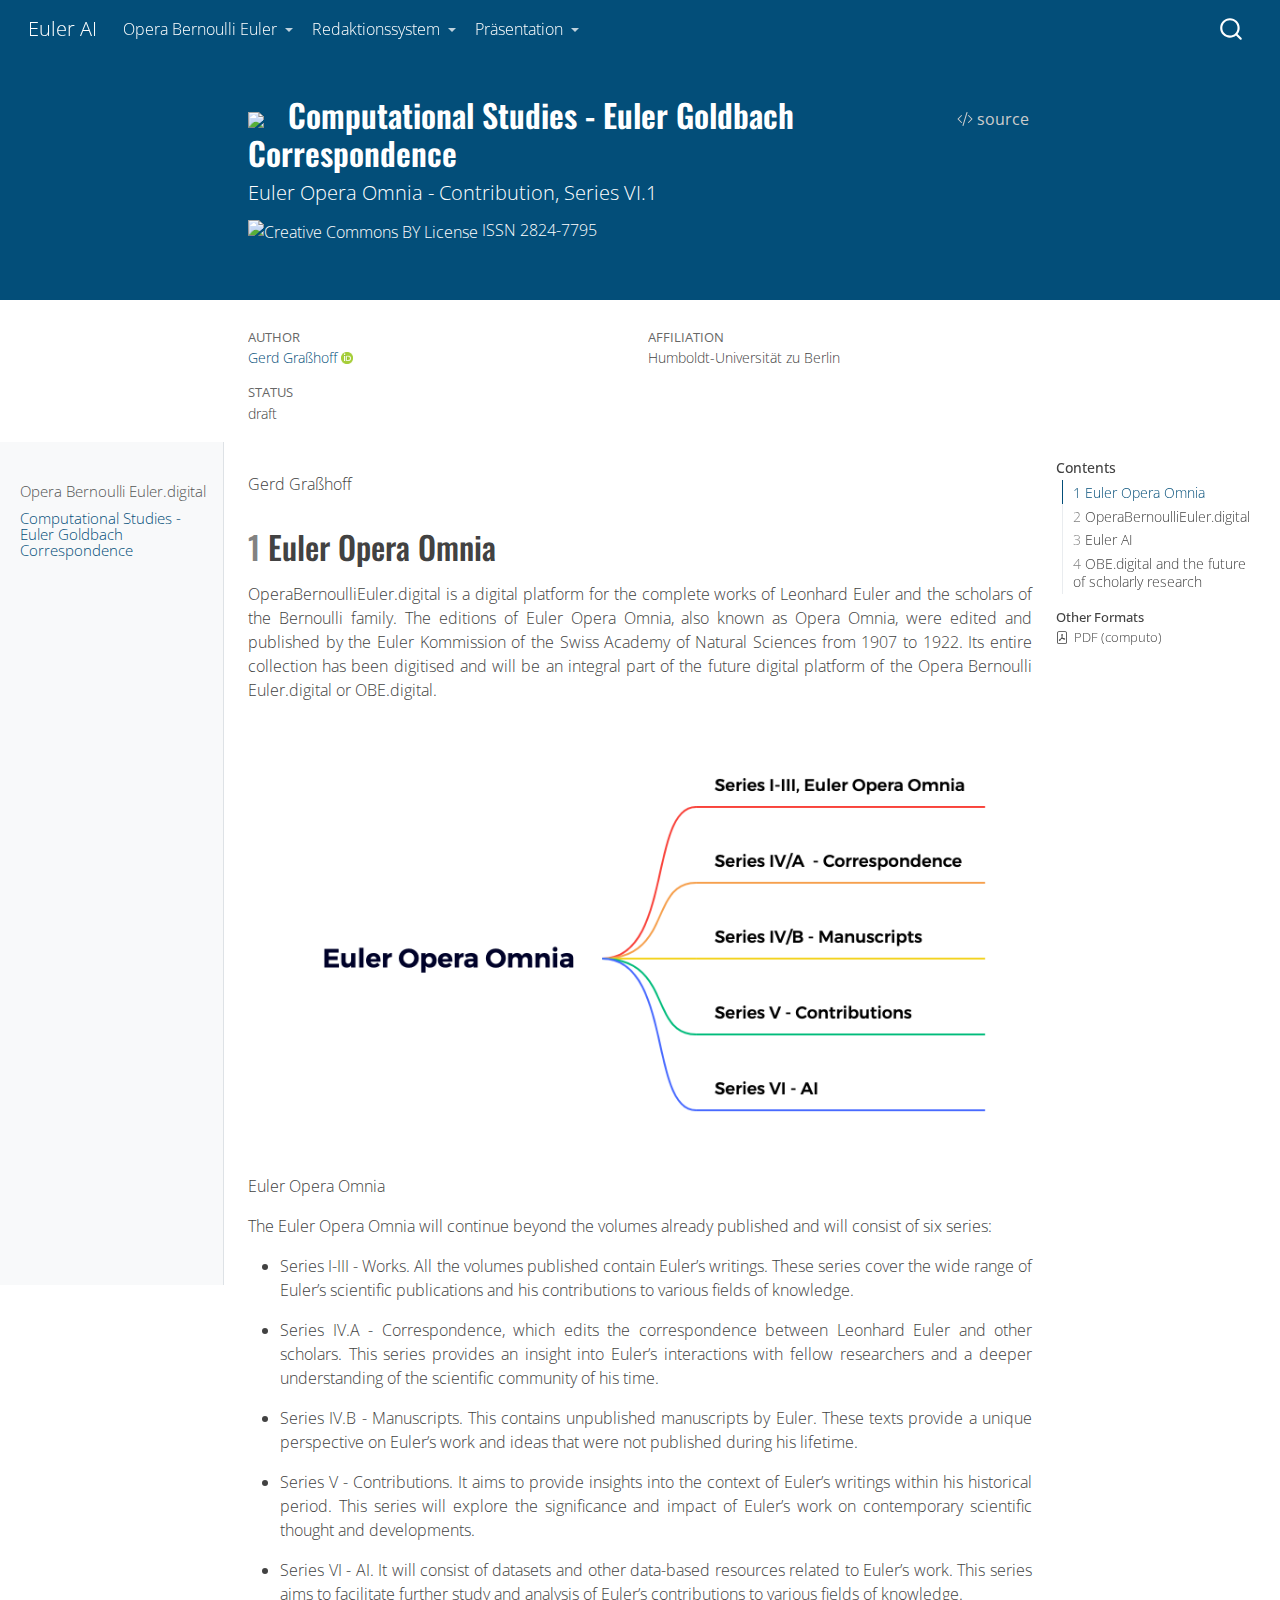
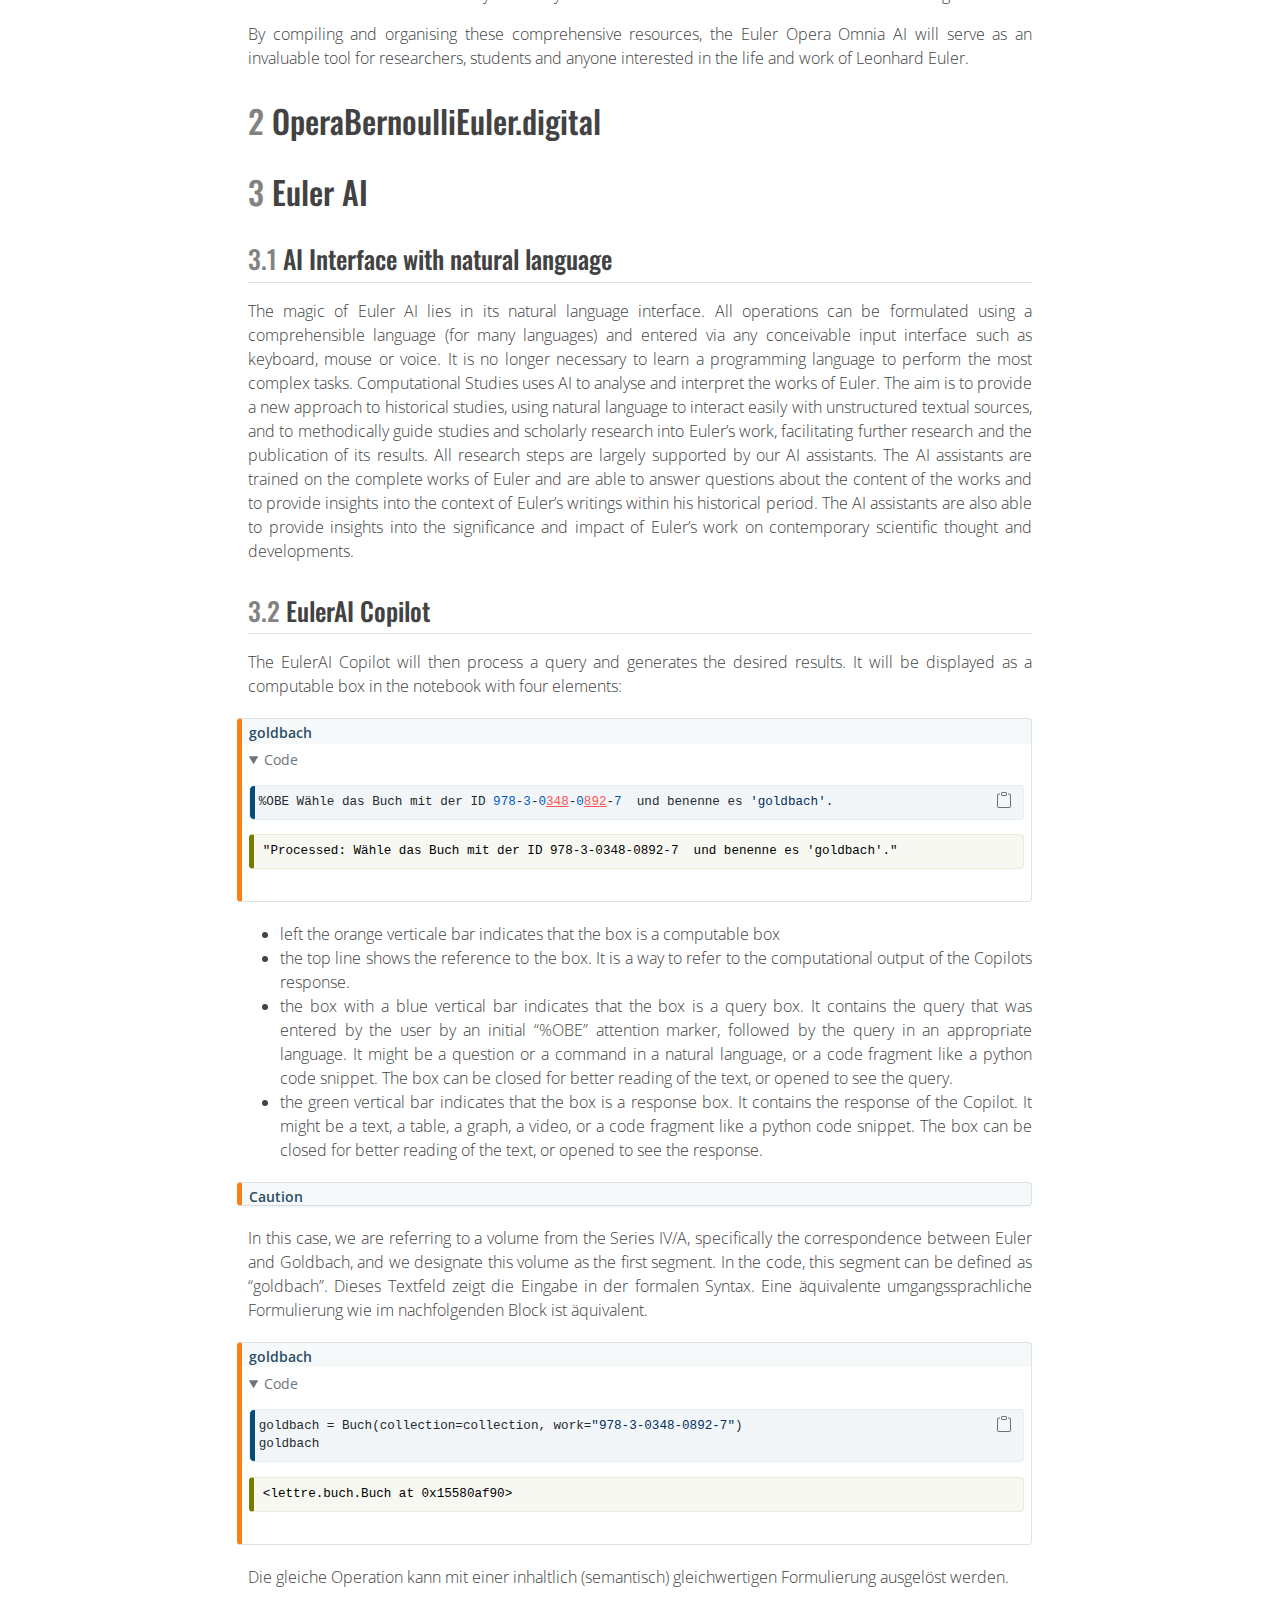
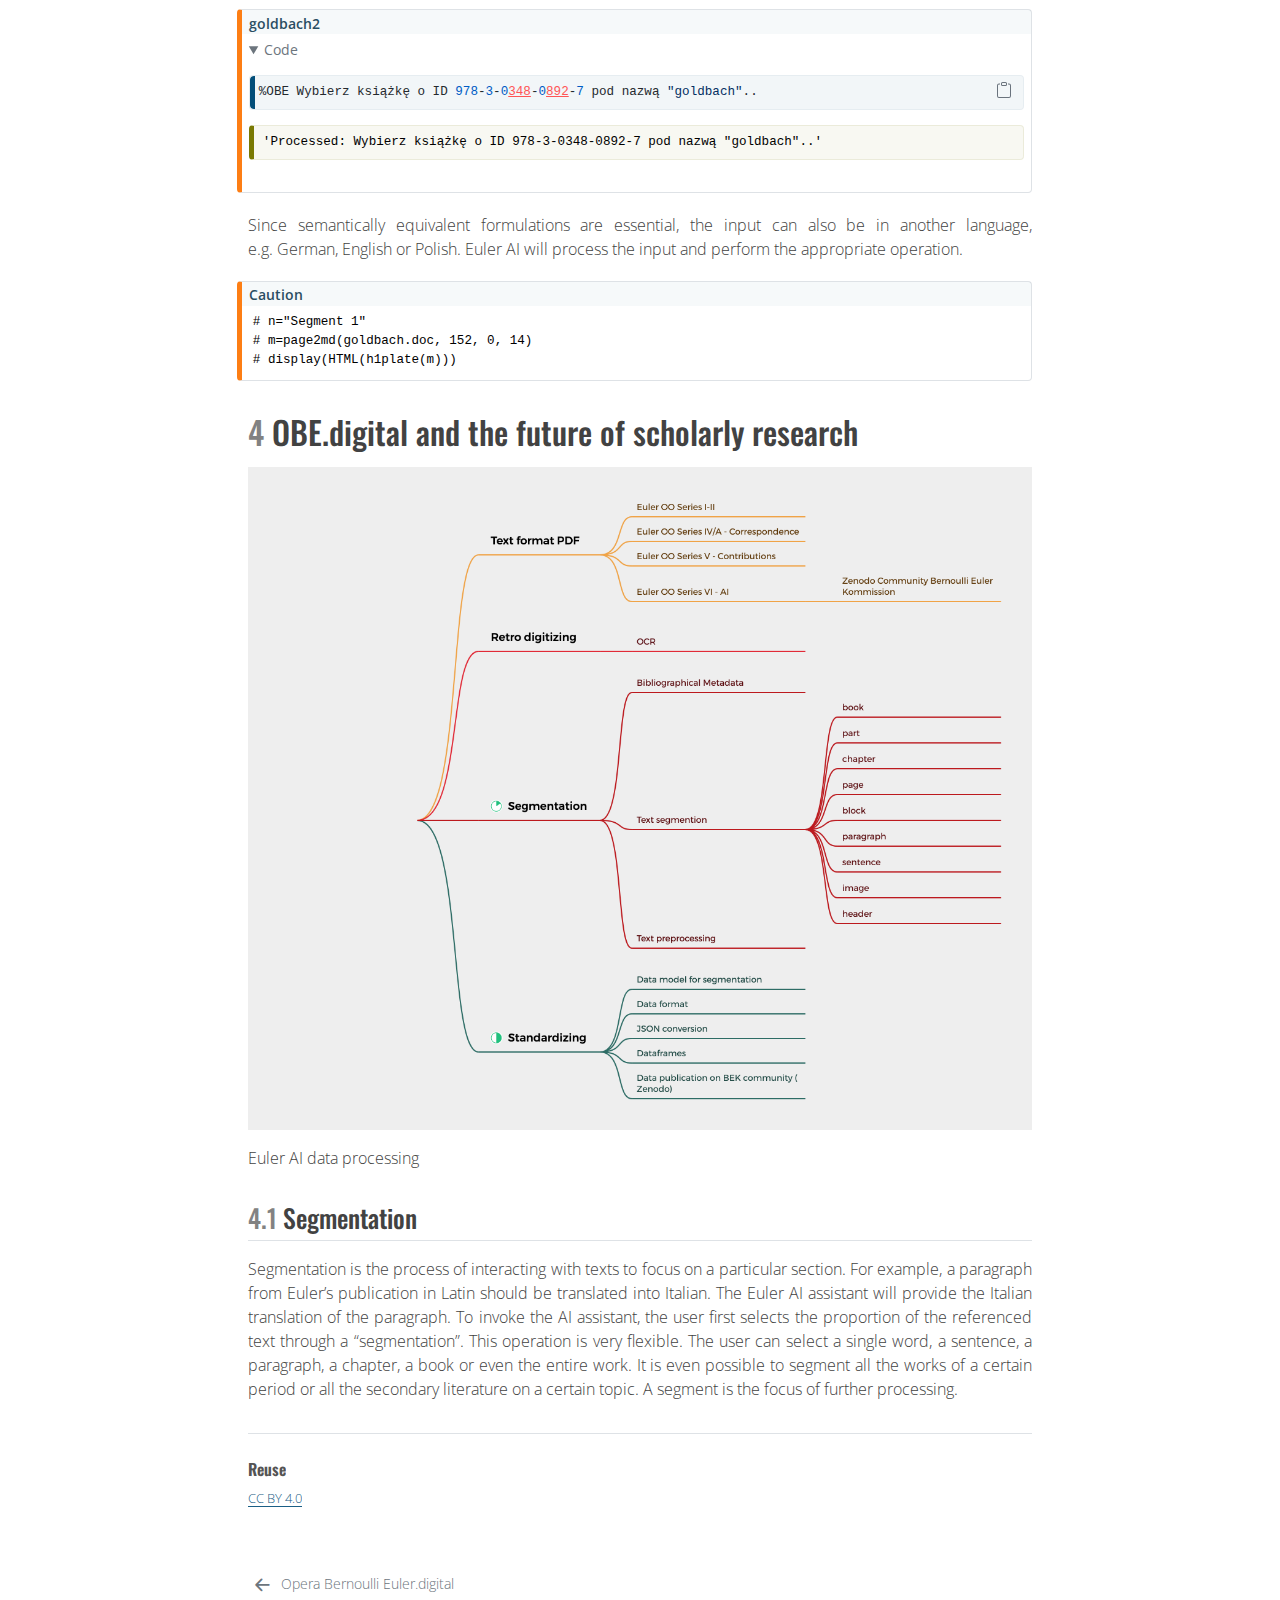
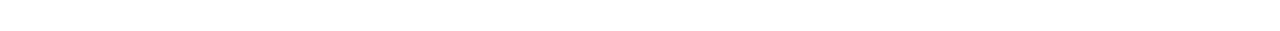
==== commit 8de9e5c9: "Built site for gh-pages" ====
--- a/sources/goldbach.html
+++ b/sources/goldbach.html
@@ -2,7 +2,7 @@
 <html xmlns="http://www.w3.org/1999/xhtml" lang="en" xml:lang="en"><head>
 
 <meta charset="utf-8">
-<meta name="generator" content="quarto-1.4.383">
+<meta name="generator" content="quarto-1.4.487">
 
 <meta name="viewport" content="width=device-width, initial-scale=1.0, user-scalable=yes">
 
@@ -81,7 +81,7 @@
   "collapse-after": 3,
   "panel-placement": "end",
   "type": "overlay",
-  "limit": 20,
+  "limit": 50,
   "keyboard-shortcut": [
     "f",
     "/",
@@ -126,7 +126,7 @@
 
 <div id="quarto-search-results"></div>
   <header id="quarto-header" class="headroom fixed-top">
-    <nav class="navbar navbar-expand-lg navbar-dark ">
+    <nav class="navbar navbar-expand-lg " data-bs-theme="dark">
       <div class="navbar-container container-fluid">
       <div class="navbar-brand-container mx-auto">
     <a class="navbar-brand" href="../index.html">
@@ -161,7 +161,7 @@
     <ul class="dropdown-menu" aria-labelledby="nav-menu-redaktionssystem">    
         <li>
     <a class="dropdown-item" href="../sources/redaktionssystem.html">
- <span class="dropdown-text">Opera Bernoulli Euler Redaktionssystem</span></a>
+ <span class="dropdown-text">Opera Bernoulli Euler Editorial System</span></a>
   </li>  
     </ul>
   </li>
@@ -184,11 +184,11 @@
     </nav>
   <nav class="quarto-secondary-nav">
     <div class="container-fluid d-flex">
-      <button type="button" class="quarto-btn-toggle btn" data-bs-toggle="collapse" data-bs-target="#quarto-sidebar,#quarto-sidebar-glass" aria-controls="quarto-sidebar" aria-expanded="false" aria-label="Toggle sidebar navigation" onclick="if (window.quartoToggleHeadroom) { window.quartoToggleHeadroom(); }">
+      <button type="button" class="quarto-btn-toggle btn" data-bs-toggle="collapse" data-bs-target=".quarto-sidebar-collapse-item" aria-controls="quarto-sidebar" aria-expanded="false" aria-label="Toggle sidebar navigation" onclick="if (window.quartoToggleHeadroom) { window.quartoToggleHeadroom(); }">
         <i class="bi bi-layout-text-sidebar-reverse"></i>
       </button>
         <nav class="quarto-page-breadcrumbs" aria-label="breadcrumb"><ol class="breadcrumb"><li class="breadcrumb-item"><a href="../sources/goldbach.html">Computational Studies - Euler Goldbach Correspondence</a></li></ol></nav>
-        <a class="flex-grow-1" role="button" data-bs-toggle="collapse" data-bs-target="#quarto-sidebar,#quarto-sidebar-glass" aria-controls="quarto-sidebar" aria-expanded="false" aria-label="Toggle sidebar navigation" onclick="if (window.quartoToggleHeadroom) { window.quartoToggleHeadroom(); }">      
+        <a class="flex-grow-1" role="button" data-bs-toggle="collapse" data-bs-target=".quarto-sidebar-collapse-item" aria-controls="quarto-sidebar" aria-expanded="false" aria-label="Toggle sidebar navigation" onclick="if (window.quartoToggleHeadroom) { window.quartoToggleHeadroom(); }">      
         </a>
     </div>
   </nav>
@@ -240,7 +240,7 @@
 
   </header><div id="quarto-content" class="quarto-container page-columns page-rows-contents page-layout-article page-navbar">
 <!-- sidebar -->
-  <nav id="quarto-sidebar" class="sidebar collapse collapse-horizontal sidebar-navigation docked overflow-auto">
+  <nav id="quarto-sidebar" class="sidebar collapse collapse-horizontal quarto-sidebar-collapse-item sidebar-navigation docked overflow-auto">
     <div class="sidebar-menu-container"> 
     <ul class="list-unstyled mt-1">
         <li class="sidebar-item">
@@ -258,7 +258,7 @@
     </ul>
     </div>
 </nav>
-<div id="quarto-sidebar-glass" data-bs-toggle="collapse" data-bs-target="#quarto-sidebar,#quarto-sidebar-glass"></div>
+<div id="quarto-sidebar-glass" class="quarto-sidebar-collapse-item" data-bs-toggle="collapse" data-bs-target=".quarto-sidebar-collapse-item"></div>
 <!-- margin-sidebar -->
     <div id="quarto-margin-sidebar" class="sidebar margin-sidebar">
         <nav id="TOC" role="doc-toc" class="toc-active">
@@ -326,8 +326,8 @@
 </div>
 </div>
 <div class="callout-body-container callout-body">
-<div id="4a0a54bd" class="cell" data-execution_count="3">
-<details open="">
+<div id="87392c89" class="cell" data-execution_count="3">
+<details open="" class="code-fold">
 <summary>Code</summary>
 <div class="sourceCode cell-code" id="cb1"><pre class="sourceCode python code-with-copy"><code class="sourceCode python"><span id="cb1-1"><a href="#cb1-1" aria-hidden="true" tabindex="-1"></a><span class="op">%</span>OBE Wähle das Buch mit der ID <span class="dv">978</span><span class="op">-</span><span class="dv">3</span><span class="op">-</span><span class="dv">0</span><span class="er">348</span><span class="op">-</span><span class="dv">0</span><span class="er">892</span><span class="op">-</span><span class="dv">7</span>  und benenne es <span class="st">'goldbach'</span>.</span></code><button title="Copy to Clipboard" class="code-copy-button"><i class="bi"></i></button></pre></div>
 </details>
@@ -367,14 +367,14 @@
 </div>
 </div>
 <div class="callout-body-container callout-body">
-<div id="2dadd3eb" class="cell" data-execution_count="5">
-<details open="">
+<div id="c50ee33d" class="cell" data-execution_count="5">
+<details open="" class="code-fold">
 <summary>Code</summary>
 <div class="sourceCode cell-code" id="cb3"><pre class="sourceCode python code-with-copy"><code class="sourceCode python"><span id="cb3-1"><a href="#cb3-1" aria-hidden="true" tabindex="-1"></a>goldbach <span class="op">=</span> Buch(collection<span class="op">=</span>collection, work<span class="op">=</span><span class="st">"978-3-0348-0892-7"</span>)</span>
 <span id="cb3-2"><a href="#cb3-2" aria-hidden="true" tabindex="-1"></a>goldbach</span></code><button title="Copy to Clipboard" class="code-copy-button"><i class="bi"></i></button></pre></div>
 </details>
 <div class="cell-output cell-output-display" data-execution_count="5">
-<pre><code>&lt;lettre.buch.Buch at 0x2ba22be10&gt;</code></pre>
+<pre><code>&lt;lettre.buch.Buch at 0x15580af90&gt;</code></pre>
 </div>
 </div>
 </div>
@@ -390,8 +390,8 @@
 </div>
 </div>
 <div class="callout-body-container callout-body">
-<div id="f21982f6" class="cell" data-execution_count="6">
-<details open="">
+<div id="a95603ca" class="cell" data-execution_count="6">
+<details open="" class="code-fold">
 <summary>Code</summary>
 <div class="sourceCode cell-code" id="cb5"><pre class="sourceCode python code-with-copy"><code class="sourceCode python"><span id="cb5-1"><a href="#cb5-1" aria-hidden="true" tabindex="-1"></a><span class="op">%</span>OBE Wybierz książkę o ID <span class="dv">978</span><span class="op">-</span><span class="dv">3</span><span class="op">-</span><span class="dv">0</span><span class="er">348</span><span class="op">-</span><span class="dv">0</span><span class="er">892</span><span class="op">-</span><span class="dv">7</span> pod nazwą <span class="st">"goldbach"</span>..</span></code><button title="Copy to Clipboard" class="code-copy-button"><i class="bi"></i></button></pre></div>
 </details>
@@ -568,6 +568,24 @@
   if (showAllCode) {
     showAllCode.addEventListener("click", toggleCodeHandler(true));
   }
+    var localhostRegex = new RegExp(/^(?:http|https):\/\/localhost\:?[0-9]*\//);
+    var mailtoRegex = new RegExp(/^mailto:/);
+      var filterRegex = new RegExp("https:\/\/grasshoff\.github\.io\/basel2023\/");
+    var isInternal = (href) => {
+        return filterRegex.test(href) || localhostRegex.test(href) || mailtoRegex.test(href);
+    }
+    // Inspect non-navigation links and adorn them if external
+ 	var links = window.document.querySelectorAll('a[href]:not(.nav-link):not(.navbar-brand):not(.toc-action):not(.sidebar-link):not(.sidebar-item-toggle):not(.pagination-link):not(.no-external):not([aria-hidden]):not(.dropdown-item):not(.quarto-navigation-tool)');
+    for (var i=0; i<links.length; i++) {
+      const link = links[i];
+      if (!isInternal(link.href)) {
+          // target, if specified
+          link.setAttribute("target", "_blank");
+          if (link.getAttribute("rel") === null) {
+            link.setAttribute("rel", "noopener");
+          }
+      }
+    }
   function tippyHover(el, contentFn, onTriggerFn, onUntriggerFn) {
     const config = {
       allowHTML: true,
@@ -877,25 +895,11 @@
       });
     }
   }
-    var localhostRegex = new RegExp(/^(?:http|https):\/\/localhost\:?[0-9]*\//);
-      var filterRegex = new RegExp("https:\/\/grasshoff\.github\.io\/basel2023\/");
-    var isInternal = (href) => {
-        return filterRegex.test(href) || localhostRegex.test(href);
-    }
-    // Inspect non-navigation links and adorn them if external
- 	var links = window.document.querySelectorAll('a[href]:not(.nav-link):not(.navbar-brand):not(.toc-action):not(.sidebar-link):not(.sidebar-item-toggle):not(.pagination-link):not(.no-external):not([aria-hidden]):not(.dropdown-item):not(.quarto-navigation-tool)');
-    for (var i=0; i<links.length; i++) {
-      const link = links[i];
-      if (!isInternal(link.href)) {
-          // target, if specified
-          link.setAttribute("target", "_blank");
-      }
-    }
 });
 </script>
 <nav class="page-navigation">
   <div class="nav-page nav-page-previous">
-      <a href="../sources/intro.html" class="pagination-link">
+      <a href="../sources/intro.html" class="pagination-link  aria-label=" opera="" bernoulli="" euler.digital"="">
         <i class="bi bi-arrow-left-short"></i> <span class="nav-page-text">Opera Bernoulli Euler.digital</span>
       </a>          
   </div>
